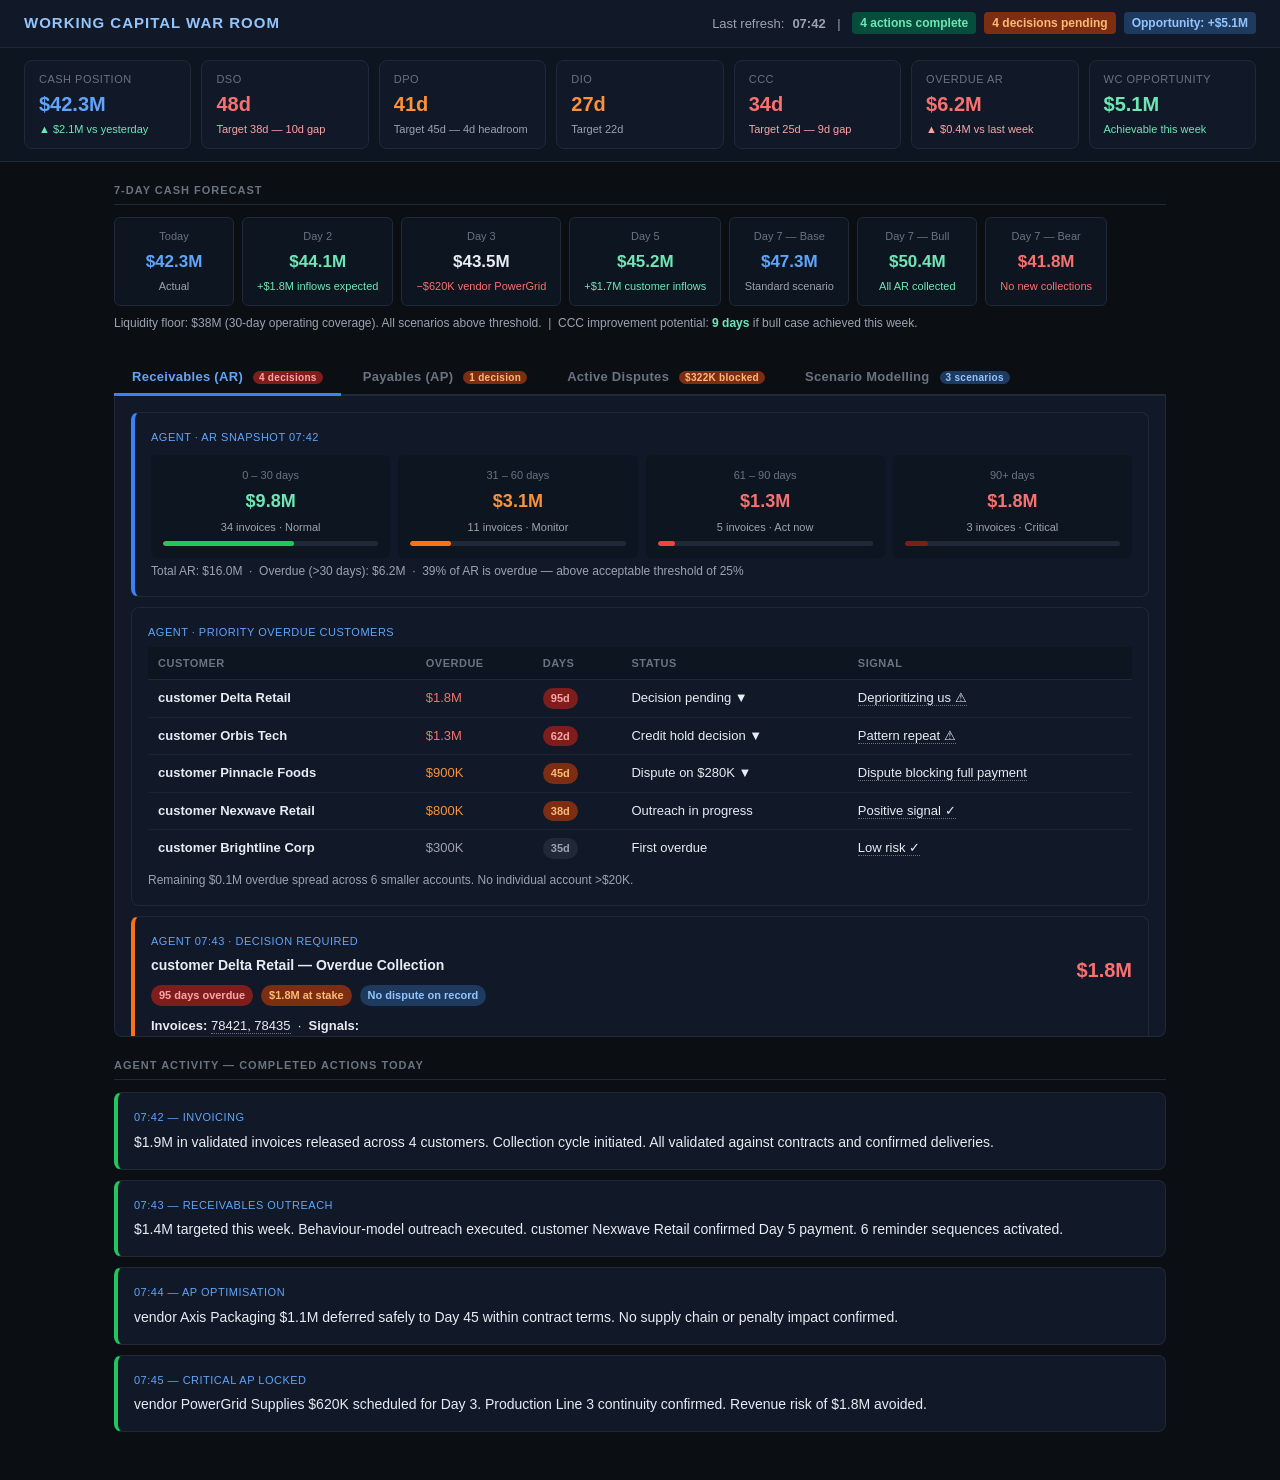
==== docs/index.html @ cc707647 "Renamed prototype folder to docs" ====
<!DOCTYPE html>
<html lang="en">
<head>
    <meta charset="UTF-8">
    <meta name="viewport" content="width=device-width, initial-scale=1.0">
    <title>Working Capital War Room</title>
    <link rel="stylesheet" href="styles.css">
</head>
<body>

<!-- ═══════════════════════════════════════════════════════════
     HEADER
═══════════════════════════════════════════════════════════ -->
<div class="header">
    <div class="header-title">WORKING CAPITAL WAR ROOM</div>
    <div class="header-meta">
        Last refresh: <strong>07:42</strong> &nbsp;|&nbsp;
        <span class="badge badge-green">4 actions complete</span>
        <span class="badge badge-orange">4 decisions pending</span>
        <span class="badge badge-blue">Opportunity: +$5.1M</span>
    </div>
</div>

<!-- ═══════════════════════════════════════════════════════════
     KPI BAR
═══════════════════════════════════════════════════════════ -->
<div class="kpi-bar">
    <div class="kpi">
        <div class="kpi-label">Cash Position</div>
        <div class="kpi-value text-blue">$42.3M</div>
        <div class="kpi-trend up">▲ $2.1M vs yesterday</div>
    </div>
    <div class="kpi">
        <div class="kpi-label">DSO</div>
        <div class="kpi-value text-red">48d</div>
        <div class="kpi-trend down">Target 38d &mdash; 10d gap</div>
    </div>
    <div class="kpi">
        <div class="kpi-label">DPO</div>
        <div class="kpi-value text-orange">41d</div>
        <div class="kpi-trend neutral">Target 45d &mdash; 4d headroom</div>
    </div>
    <div class="kpi">
        <div class="kpi-label">DIO</div>
        <div class="kpi-value text-orange">27d</div>
        <div class="kpi-trend neutral">Target 22d</div>
    </div>
    <div class="kpi">
        <div class="kpi-label">CCC</div>
        <div class="kpi-value text-red">34d</div>
        <div class="kpi-trend down">Target 25d &mdash; 9d gap</div>
    </div>
    <div class="kpi">
        <div class="kpi-label">Overdue AR</div>
        <div class="kpi-value text-red">$6.2M</div>
        <div class="kpi-trend down">▲ $0.4M vs last week</div>
    </div>
    <div class="kpi">
        <div class="kpi-label">WC Opportunity</div>
        <div class="kpi-value text-green">$5.1M</div>
        <div class="kpi-trend up">Achievable this week</div>
    </div>
</div>

<!-- ═══════════════════════════════════════════════════════════
     MAIN CONTENT
═══════════════════════════════════════════════════════════ -->
<div class="main">

    <!-- ── 1. CASH FORECAST ─────────────────────────────────── -->
    <div class="section">
        <div class="section-title">7-Day Cash Forecast</div>
        <div class="forecast-strip">
            <div class="forecast-day">
                <div class="day-label">Today</div>
                <div class="day-value text-blue">$42.3M</div>
                <div class="day-note text-gray">Actual</div>
            </div>
            <div class="forecast-day">
                <div class="day-label">Day 2</div>
                <div class="day-value text-green">$44.1M</div>
                <div class="day-note text-green">+$1.8M inflows expected</div>
            </div>
            <div class="forecast-day">
                <div class="day-label">Day 3</div>
                <div class="day-value">$43.5M</div>
                <div class="day-note text-red">&minus;$620K vendor PowerGrid</div>
            </div>
            <div class="forecast-day">
                <div class="day-label">Day 5</div>
                <div class="day-value text-green">$45.2M</div>
                <div class="day-note text-green">+$1.7M customer inflows</div>
            </div>
            <div class="forecast-day">
                <div class="day-label">Day 7 &mdash; Base</div>
                <div class="day-value text-blue">$47.3M</div>
                <div class="day-note text-gray">Standard scenario</div>
            </div>
            <div class="forecast-day">
                <div class="day-label">Day 7 &mdash; Bull</div>
                <div class="day-value text-green">$50.4M</div>
                <div class="day-note text-green">All AR collected</div>
            </div>
            <div class="forecast-day">
                <div class="day-label">Day 7 &mdash; Bear</div>
                <div class="day-value text-red">$41.8M</div>
                <div class="day-note text-red">No new collections</div>
            </div>
        </div>
        <div class="small mt-8">Liquidity floor: $38M (30-day operating coverage). All scenarios above threshold. &nbsp;|&nbsp; CCC improvement potential: <strong class="text-green">9 days</strong> if bull case achieved this week.</div>
    </div>

    <!-- ── 2–5. TABBED WORKSPACE ────────────────────────────── -->
    <div class="section" style="margin-bottom:0;">

        <!-- Tab bar -->
        <div class="tab-bar">
            <button class="tab-btn active" onclick="switchTab('ar',this)">
                Receivables (AR)
                <span class="tab-badge tab-badge-red">4 decisions</span>
            </button>
            <button class="tab-btn" onclick="switchTab('ap',this)">
                Payables (AP)
                <span class="tab-badge tab-badge-orange">1 decision</span>
            </button>
            <button class="tab-btn" onclick="switchTab('disputes',this)">
                Active Disputes
                <span class="tab-badge tab-badge-orange">$322K blocked</span>
            </button>
            <button class="tab-btn" onclick="switchTab('scenario',this)">
                Scenario Modelling
                <span class="tab-badge tab-badge-blue">3 scenarios</span>
            </button>
        </div>

        <div class="tab-container">

            <!-- ══ TAB: AR ══════════════════════════════════════ -->
            <div id="tab-ar" class="tab-panel active">

                <!-- AR Aging Buckets -->
                <div class="card info" style="margin-bottom:10px;">
                    <div class="agent-label">Agent &middot; AR Snapshot 07:42</div>
                    <div class="aging-grid">
                        <div class="aging-bucket">
                            <div class="bucket-label">0 &ndash; 30 days</div>
                            <div class="bucket-value text-green">$9.8M</div>
                            <div class="bucket-count">34 invoices &middot; Normal</div>
                            <div class="progress-bar"><div class="progress-fill" style="width:61%;background:#22c55e;"></div></div>
                        </div>
                        <div class="aging-bucket">
                            <div class="bucket-label">31 &ndash; 60 days</div>
                            <div class="bucket-value text-orange">$3.1M</div>
                            <div class="bucket-count">11 invoices &middot; Monitor</div>
                            <div class="progress-bar"><div class="progress-fill" style="width:19%;background:#f97316;"></div></div>
                        </div>
                        <div class="aging-bucket">
                            <div class="bucket-label">61 &ndash; 90 days</div>
                            <div class="bucket-value text-red">$1.3M</div>
                            <div class="bucket-count">5 invoices &middot; Act now</div>
                            <div class="progress-bar"><div class="progress-fill" style="width:8%;background:#ef4444;"></div></div>
                        </div>
                        <div class="aging-bucket">
                            <div class="bucket-label">90+ days</div>
                            <div class="bucket-value text-red">$1.8M</div>
                            <div class="bucket-count">3 invoices &middot; Critical</div>
                            <div class="progress-bar"><div class="progress-fill" style="width:11%;background:#7f1d1d;"></div></div>
                        </div>
                    </div>
                    <div class="small mt-8">Total AR: $16.0M &nbsp;&middot;&nbsp; Overdue (&gt;30 days): $6.2M &nbsp;&middot;&nbsp; 39% of AR is overdue &mdash; above acceptable threshold of 25%</div>
                </div>

                <!-- Priority Overdue Customers Table -->
                <div class="card" style="margin-bottom:10px;">
                    <div class="agent-label">Agent &middot; Priority Overdue Customers</div>
                    <table class="table">
                        <thead>
                            <tr>
                                <th>Customer</th>
                                <th>Overdue</th>
                                <th>Days</th>
                                <th>Status</th>
                                <th>Signal</th>
                            </tr>
                        </thead>
                        <tbody>
                            <tr>
                                <td><strong>customer Delta Retail</strong></td>
                                <td class="text-red">$1.8M</td>
                                <td><span class="tag tag-red">95d</span></td>
                                <td>Decision pending &#9660;</td>
                                <td><span data-tooltip="Treasury filing: parent cash $42M. Six other vendors paid in last 5 days. Our payment deprioritized.">Deprioritizing us &#9888;</span></td>
                            </tr>
                            <tr>
                                <td><strong>customer Orbis Tech</strong></td>
                                <td class="text-red">$1.3M</td>
                                <td><span class="tag tag-red">62d</span></td>
                                <td>Credit hold decision &#9660;</td>
                                <td><span data-tooltip="2nd consecutive breach. No response to 3 outreach attempts over 10 days. Phone calls unanswered.">Pattern repeat &#9888;</span></td>
                            </tr>
                            <tr>
                                <td><strong>customer Pinnacle Foods</strong></td>
                                <td class="text-orange">$900K</td>
                                <td><span class="tag tag-orange">45d</span></td>
                                <td>Dispute on $280K &#9660;</td>
                                <td><span data-tooltip="$620K fully accepted on Invoices 79080, 79145. $280K disputed: short delivery claim on Invoice 79210.">Dispute blocking full payment</span></td>
                            </tr>
                            <tr>
                                <td><strong>customer Nexwave Retail</strong></td>
                                <td class="text-orange">$800K</td>
                                <td><span class="tag tag-orange">38d</span></td>
                                <td>Outreach in progress</td>
                                <td><span data-tooltip="Responded to email. Committed to payment by Day 5.">Positive signal &#10003;</span></td>
                            </tr>
                            <tr>
                                <td><strong>customer Brightline Corp</strong></td>
                                <td class="text-gray">$300K</td>
                                <td><span class="tag tag-gray">35d</span></td>
                                <td>First overdue</td>
                                <td><span data-tooltip="New customer. First payment cycle. Strong credit score. Low risk.">Low risk &#10003;</span></td>
                            </tr>
                        </tbody>
                    </table>
                    <div class="small mt-8">Remaining $0.1M overdue spread across 6 smaller accounts. No individual account &gt;$20K.</div>
                </div>

                <!-- DECISION 1 — customer Delta Retail -->
                <div class="card decision" id="decision-delta-retail" style="margin-bottom:10px;">
                    <div class="agent-label">Agent 07:43 &middot; DECISION REQUIRED</div>
                    <div class="card-header">
                        <div>
                            <div class="card-title">customer Delta Retail &mdash; Overdue Collection</div>
                            <div class="mt-8">
                                <span class="tag tag-red">95 days overdue</span>
                                <span class="tag tag-orange">$1.8M at stake</span>
                                <span class="tag tag-blue">No dispute on record</span>
                            </div>
                        </div>
                        <div class="card-amount text-red">$1.8M</div>
                    </div>
                    <div style="font-size:13px;margin:8px 0;">
                        <strong>Invoices:</strong>
                        <span data-tooltip="Invoice 78421: $950K — due 72 days ago&#10;Invoice 78435: $850K — due 95 days ago">78421, 78435</span>
                        &nbsp;&middot;&nbsp;
                        <strong>Signals:</strong>
                        <span class="signals">
                            <span class="tag tag-green" data-tooltip="Source: Treasury filing accessed 06:00 today. Parent entity holds $42M cash.">Parent cash: $42M</span>
                            <span class="tag tag-green" data-tooltip="Network payment data: 6 other vendors paid within last 5 days by customer Delta Retail.">Other vendors paid</span>
                            <span class="tag tag-red" data-tooltip="Payment ranked low in their AP priority queue. No internal dispute registered on their side.">Deprioritizing us</span>
                        </span>
                    </div>
                    <hr class="divider">
                    <div style="font-size:13px;margin-bottom:8px;">
                        <span data-tooltip="Historical: amounts at this threshold cleared in 3–5 days. Within current approval level. No senior sign-off needed."><strong class="text-blue">Option A &mdash; Collect $1.08M now</strong></span><br>
                        <span class="small">Faster. Sits within current approval level. Remaining $720K tracked separately with 7-day deadline. Relationship preserved.</span>
                    </div>
                    <div style="font-size:13px;margin-bottom:10px;">
                        <span data-tooltip="Requires senior approval. Average process delay: 20–30 days. Risk: relationship strain on a $12M annual account."><strong class="text-orange">Option B &mdash; Demand full $1.8M</strong></span><br>
                        <span class="small">Higher value but slower. Escalation required. customer Delta Retail is a $12M annual account — relationship impact is real.</span>
                    </div>
                    <div class="btn-group">
                        <button class="btn-primary" onclick="decide('delta-retail','partial')">Collect $1.08M now</button>
                        <button class="btn-secondary" onclick="decide('delta-retail','full')">Demand full $1.8M</button>
                        <button class="btn-secondary" onclick="showQueryInput('delta-retail')">Request info</button>
                    </div>
                    <div id="query-delta-retail" class="input-row hidden">
                        <input id="query-input-delta-retail" placeholder="Tag someone — e.g. @RaviKumar check payment priority status at customer Delta Retail"/>
                        <button class="btn-secondary" onclick="sendQuery('delta-retail')">Send</button>
                    </div>
                    <div id="response-delta-retail"></div>
                </div>

                <!-- DECISION 2 — customer Orbis Tech Credit Hold -->
                <div class="card decision" id="decision-orbis-tech" style="margin-bottom:10px;">
                    <div class="agent-label">Agent 07:44 &middot; DECISION REQUIRED</div>
                    <div class="card-header">
                        <div>
                            <div class="card-title">customer Orbis Tech &mdash; Credit Hold Decision</div>
                            <div class="mt-8">
                                <span class="tag tag-red">62 days overdue</span>
                                <span class="tag tag-red">2nd consecutive breach</span>
                                <span class="tag tag-orange">$2.1M new shipments at risk</span>
                            </div>
                        </div>
                        <div class="card-amount text-red">$1.3M</div>
                    </div>
                    <div style="font-size:13px;margin:8px 0;">
                        <strong>History:</strong> Previous breach on Invoice 76190 ($800K, 58 days) resolved only after 2 email escalations.
                        Current cycle: no response to 3 outreach attempts over 10 days. Phone calls unanswered.<br><br>
                        <strong>Pipeline risk:</strong> $2.1M in orders are staged for delivery this week. If we continue shipping without payment, total exposure grows to <span class="text-red">$3.4M</span>.<br><br>
                        <strong>Relationship:</strong> <span data-tooltip="customer Orbis Tech: $7.8M annual revenue. Losing this account = ~6% of total revenue. Contractual notice period: 30 days before legal.">Annual account worth $7.8M</span>. Credit hold triggers contractual notice.
                    </div>
                    <hr class="divider">
                    <div style="font-size:13px;margin-bottom:8px;">
                        <span data-tooltip="Stops new shipments immediately. Triggers 30-day contractual resolution window. Legal escalation if no response."><strong class="text-red">Option A &mdash; Place on credit hold immediately</strong></span><br>
                        <span class="small">Stops exposure growing to $3.4M. Hard signal to customer. Risks $7.8M annual account if relationship breaks.</span>
                    </div>
                    <div style="font-size:13px;margin-bottom:10px;">
                        <span data-tooltip="Direct CFO-to-CFO contact. 3-day window. Credit hold pre-approved and activated if no response."><strong class="text-orange">Option B &mdash; CFO escalation first (3-day window, then hold)</strong></span><br>
                        <span class="small">One final escalation before credit hold. Maintains goodwill signal. May unlock payment without damaging relationship.</span>
                    </div>
                    <div class="btn-group">
                        <button class="btn-danger" onclick="decide('orbis-tech','hold')">Place Credit Hold Now</button>
                        <button class="btn-warning" onclick="decide('orbis-tech','escalate')">CFO Escalation First</button>
                        <button class="btn-secondary" onclick="showQueryInput('orbis-tech')">Request info</button>
                    </div>
                    <div id="query-orbis-tech" class="input-row hidden">
                        <input id="query-input-orbis-tech" placeholder="Tag someone — e.g. @SarahAndrews latest from customer Orbis Tech relationship manager?"/>
                        <button class="btn-secondary" onclick="sendQuery('orbis-tech')">Send</button>
                    </div>
                    <div id="response-orbis-tech"></div>
                </div>

                <!-- DECISION 3 — customer Pinnacle Foods Dispute -->
                <div class="card decision" id="decision-pinnacle-foods" style="margin-bottom:10px;">
                    <div class="agent-label">Agent 07:45 &middot; DECISION REQUIRED</div>
                    <div class="card-header">
                        <div>
                            <div class="card-title">customer Pinnacle Foods &mdash; Disputed Invoice</div>
                            <div class="mt-8">
                                <span class="tag tag-orange">45 days overdue</span>
                                <span class="tag tag-green">$620K undisputed</span>
                                <span class="tag tag-red">$280K disputed</span>
                            </div>
                        </div>
                        <div class="card-amount text-orange">$900K</div>
                    </div>
                    <div style="font-size:13px;margin:8px 0;">
                        <strong>Dispute:</strong> customer Pinnacle Foods claims short delivery on Invoice 79210 ($280K). They allege 18% quantity shortfall.
                        Our logistics records show full dispatch. Proof of Delivery (POD) confirmation from warehouse is pending.<br><br>
                        <strong>Undisputed ($620K):</strong> Invoices 79080 and 79145. Fully accepted, no objection raised by customer. Collectible immediately.
                    </div>
                    <hr class="divider">
                    <div style="font-size:13px;margin-bottom:8px;">
                        <span data-tooltip="Collect $620K now on Invoices 79080 and 79145. Handle $280K dispute separately via POD process. Cooperative approach."><strong class="text-green">Option A &mdash; Collect undisputed $620K now, resolve $280K separately</strong></span><br>
                        <span class="small">Faster cash. Cooperative. Maintains goodwill with customer Pinnacle Foods while dispute resolves. $280K tracked with 7-day target.</span>
                    </div>
                    <div style="font-size:13px;margin-bottom:10px;">
                        <span data-tooltip="Reject the dispute and demand full $900K with POD evidence. Strong position if delivery records confirm full shipment. Delay risk: 7–10 days."><strong class="text-orange">Option B &mdash; Counter-dispute, demand full $900K with POD evidence</strong></span><br>
                        <span class="small">Full recovery if POD confirms complete delivery. Risk: full payment delayed a further 7–10 days while dispute processes.</span>
                    </div>
                    <div class="btn-group">
                        <button class="btn-success" onclick="decide('pinnacle-foods','split')">Collect $620K now</button>
                        <button class="btn-secondary" onclick="decide('pinnacle-foods','full')">Counter-dispute for full $900K</button>
                        <button class="btn-secondary" onclick="showQueryInput('pinnacle-foods')">Request info</button>
                    </div>
                    <div id="query-pinnacle-foods" class="input-row hidden">
                        <input id="query-input-pinnacle-foods" placeholder="Tag someone — e.g. @DispatchTeam confirm POD for Invoice 79210 to customer Pinnacle Foods"/>
                        <button class="btn-secondary" onclick="sendQuery('pinnacle-foods')">Send</button>
                    </div>
                    <div id="response-pinnacle-foods"></div>
                </div>

                <!-- Completed: Invoicing -->
                <div class="card good" style="margin-bottom:10px;">
                    <div class="agent-label">Agent 07:46 &middot; COMPLETED</div>
                    <strong>Invoicing release:</strong> <span data-tooltip="7 invoices across 4 customers. All validated against contracts and confirmed deliveries.">$1.9M released</span> &mdash; collection cycle started.
                    <div class="small">Customers: customer Nexwave Retail ($0.8M), customer Brightline Corp ($0.6M), customer Aldgate Partners ($0.3M), customer Westfield Brands ($0.2M)</div>
                </div>

                <!-- Completed: Receivables outreach -->
                <div class="card good">
                    <div class="agent-label">Agent 07:47 &middot; COMPLETED</div>
                    <strong>Receivables outreach:</strong> <span data-tooltip="Behaviour-model segmentation: payment likelihood, historical pattern, preferred contact channel.">$1.4M targeted this week</span> &mdash; outreach aligned to customer payment patterns.
                    <div class="small">customer Nexwave Retail confirmed Day 5 payment. customer Brightline Corp acknowledged. Reminders sent to 6 additional accounts.</div>
                </div>

            </div><!-- /tab-ar -->

            <!-- ══ TAB: AP ══════════════════════════════════════ -->
            <div id="tab-ap" class="tab-panel">

                <!-- AP Summary Table -->
                <div class="card info" style="margin-bottom:10px;">
                    <div class="agent-label">Agent &middot; AP Snapshot 07:42</div>
                    <table class="table">
                        <thead>
                            <tr>
                                <th>Vendor</th>
                                <th>Amount</th>
                                <th>Due</th>
                                <th>Terms</th>
                                <th>Status</th>
                            </tr>
                        </thead>
                        <tbody>
                            <tr>
                                <td><strong>vendor Summit Chemicals</strong></td>
                                <td>$1.9M</td>
                                <td>Day 32</td>
                                <td><span data-tooltip="Pay within 10 days: 1.5% discount = $28.5K saving. Annualised return: ~27%.">1.5/10 net 45 &#9889;</span></td>
                                <td><span class="tag tag-orange">Decision pending &#9660;</span></td>
                            </tr>
                            <tr>
                                <td><strong>vendor Axis Packaging</strong></td>
                                <td>$1.1M</td>
                                <td>Day 38 / limit Day 45</td>
                                <td>Net 45</td>
                                <td><span class="tag tag-green">Safely deferred to Day 45</span></td>
                            </tr>
                            <tr>
                                <td><strong>vendor PowerGrid Supplies</strong></td>
                                <td>$620K</td>
                                <td>Day 3 &mdash; critical</td>
                                <td>Net 30</td>
                                <td><span class="tag tag-red">Must pay &mdash; production risk</span></td>
                            </tr>
                            <tr>
                                <td><strong>vendor Core Logistics</strong></td>
                                <td>$850K</td>
                                <td>Day 12</td>
                                <td>Dispute hold</td>
                                <td><span class="tag tag-yellow">Overcharge $42K &mdash; on hold</span></td>
                            </tr>
                            <tr>
                                <td><strong>vendor Meridian Raw</strong></td>
                                <td>$470K</td>
                                <td>Day 20</td>
                                <td>Net 30</td>
                                <td><span class="tag tag-gray">On schedule</span></td>
                            </tr>
                        </tbody>
                    </table>
                    <div class="small mt-8">Total AP outstanding: $4.94M &nbsp;&middot;&nbsp; Cash conserved via safe AP deferral: $1.1M &nbsp;&middot;&nbsp; Cash at risk of overpayment: $42K (vendor Core Logistics)</div>
                </div>

                <!-- DECISION 4 — vendor Summit Chemicals Early Pay Discount -->
                <div class="card decision" id="decision-summit-discount" style="margin-bottom:10px;">
                    <div class="agent-label">Agent 07:48 &middot; DECISION REQUIRED</div>
                    <div class="card-header">
                        <div>
                            <div class="card-title">vendor Summit Chemicals &mdash; Early Payment Discount</div>
                            <div class="mt-8">
                                <span class="tag tag-green">Save $28.5K</span>
                                <span class="tag tag-blue">5-day window</span>
                                <span class="tag tag-gray">Cash outflow: $1.9M early</span>
                            </div>
                        </div>
                        <div class="card-amount text-green">$28.5K</div>
                    </div>
                    <div style="font-size:13px;margin:8px 0;">
                        <strong>Offer:</strong> vendor Summit Chemicals offers <span data-tooltip="Standard early payment incentive. Pay $1.872M in 10 days instead of $1.9M in 32 days. Saving: $28.5K.">1.5% discount</span> if full invoice cleared within 10 days (5 days remaining in window).<br><br>
                        <strong>Cash check:</strong> Current position $42.3M. Paying $1.9M early leaves $40.4M &mdash; <span class="text-green">no liquidity risk.</span><br>
                        <strong>Annualised return on discount:</strong> <span class="text-green">~27% &mdash; highly attractive vs. cost of borrowing.</span>
                    </div>
                    <hr class="divider">
                    <div style="font-size:13px;margin-bottom:8px;">
                        <span data-tooltip="Pay $1.872M within 5 days. Lock in $28.5K saving. Cash runway comfortable. Builds vendor relationship."><strong class="text-green">Option A &mdash; Capture discount, pay vendor Summit Chemicals $1.872M by Day 5</strong></span><br>
                        <span class="small">Effective annualised return ~27%. Strengthens early-pay relationship with vendor Summit Chemicals for future cycles.</span>
                    </div>
                    <div style="font-size:13px;margin-bottom:10px;">
                        <span data-tooltip="Pay full $1.9M on Day 32. Preserve cash for 22 more days."><strong class="text-orange">Option B &mdash; Pass this cycle, standard payment on Day 32</strong></span><br>
                        <span class="small">Preserves $1.9M for 22 additional days. Request vendor Summit Chemicals extend same offer on next invoice cycle.</span>
                    </div>
                    <div class="btn-group">
                        <button class="btn-success" onclick="decide('summit-discount','capture')">Capture $28.5K Discount</button>
                        <button class="btn-secondary" onclick="decide('summit-discount','pass')">Pass this cycle</button>
                    </div>
                    <div id="response-summit-discount"></div>
                </div>

                <!-- Completed: Safe AP deferral -->
                <div class="card good" style="margin-bottom:10px;">
                    <div class="agent-label">Agent 07:49 &middot; COMPLETED</div>
                    <strong>Safe AP deferral:</strong> <span data-tooltip="AP ledger: vendor Axis Packaging. Due Day 38 of 45-day terms. Deferred to Day 45. No penalty clause triggered. Supply chain confirmed unaffected.">$1.1M deferred to Day 45 for vendor Axis Packaging</span> &mdash; no supply impact and no penalty.
                </div>

                <!-- Risk: vendor PowerGrid must pay -->
                <div class="card risk" style="margin-bottom:10px;">
                    <div class="agent-label">Agent 07:50 &middot; CRITICAL &mdash; PAYMENT LOCKED</div>
                    <strong>vendor PowerGrid Supplies &mdash; $620K must be paid by Day 3</strong><br>
                    <span data-tooltip="Production Line 3 depends entirely on vendor PowerGrid Supplies components. Any delay = 4–6 day line stoppage. Estimated revenue impact: $1.8M.">
                        Delay risk: Line 3 stoppage &mdash; <span class="text-red">$1.8M revenue impact</span>. Payment <strong>locked in</strong> for Day 3.
                    </span>
                    <div class="small">Treasury confirmed funds reserved. No CFO action needed.</div>
                </div>

                <!-- Warning: vendor Core Logistics overcharge -->
                <div class="card warning">
                    <div class="agent-label">Agent 07:51 &middot; DISPUTE IN PROGRESS</div>
                    <strong>vendor Core Logistics &mdash; Invoice overcharge $42K</strong><br>
                    <span data-tooltip="PO value: $808K. Invoice received: $850K. Discrepancy: $42K. No authorised change order on file.">
                        $850K invoice holds a <span class="text-orange">$42K overcharge vs. PO $808K</span>. Payment held pending corrected invoice from vendor Core Logistics.
                    </span>
                    <div class="small">AP team following up directly. Revised invoice expected by Day 5. No supply risk within 12-day payment window.</div>
                </div>

            </div><!-- /tab-ap -->

            <!-- ══ TAB: DISPUTES ════════════════════════════════ -->
            <div id="tab-disputes" class="tab-panel">

                <div class="card" style="margin-bottom:10px;">
                    <div class="agent-label">Agent &middot; Dispute Tracker 07:42</div>
                    <table class="table">
                        <thead>
                            <tr>
                                <th>Party</th>
                                <th>Direction</th>
                                <th>Amount Blocked</th>
                                <th>Days Open</th>
                                <th>Nature</th>
                                <th>Owner</th>
                                <th>Status</th>
                            </tr>
                        </thead>
                        <tbody>
                            <tr>
                                <td><strong>customer Pinnacle Foods</strong></td>
                                <td><span class="tag tag-green">AR</span></td>
                                <td class="text-orange">$280K</td>
                                <td>12 days</td>
                                <td>Short delivery claim — Invoice 79210</td>
                                <td>@DispatchTeam</td>
                                <td><span class="tag tag-orange">POD pending</span></td>
                            </tr>
                            <tr>
                                <td><strong>vendor Core Logistics</strong></td>
                                <td><span class="tag tag-red">AP</span></td>
                                <td class="text-orange">$42K</td>
                                <td>5 days</td>
                                <td>Overcharge vs. PO $808K</td>
                                <td>@APTeam</td>
                                <td><span class="tag tag-orange">Revised invoice awaited</span></td>
                            </tr>
                        </tbody>
                    </table>
                    <div class="small mt-8">
                        2 active disputes &nbsp;&middot;&nbsp; Total cash blocked: $322K &nbsp;&middot;&nbsp; AR dispute (customer): $280K &nbsp;&middot;&nbsp; AP dispute (vendor): $42K &nbsp;&middot;&nbsp; Target resolution: 7 days
                    </div>
                </div>

                <div class="card info">
                    <div class="agent-label">Agent &middot; Resolution Paths</div>
                    <div style="font-size:13px;">
                        <strong class="text-orange">customer Pinnacle Foods — $280K (Invoice 79210):</strong><br>
                        POD request submitted to warehouse. Logistics dispatch records compiled. If delivery confirmed, counter-claim issued within 24h. If shortfall confirmed, credit note raised and $280K written off from AR. Decision on full collection vs. split locked to AR tab.
                        <hr class="divider">
                        <strong class="text-orange">vendor Core Logistics — $42K overcharge:</strong><br>
                        AP team formally rejected the $850K invoice. Corrected invoice ($808K) expected from vendor Core Logistics by Day 5. If not received, payment released at PO value ($808K) with formal dispute letter. No supply disruption risk within 12-day payment window.
                    </div>
                </div>

            </div><!-- /tab-disputes -->

            <!-- ══ TAB: SCENARIO ════════════════════════════════ -->
            <div id="tab-scenario" class="tab-panel">

                <div class="card" style="margin-bottom:10px;">
                    <div class="agent-label">Agent &middot; Cash Scenario Analysis</div>
                    <div class="scenario-grid">
                        <div class="scenario-card" id="scenario-card-bull">
                            <div class="scenario-label">Bull Case</div>
                            <div class="scenario-cash text-green">$50.4M</div>
                            <div class="scenario-detail">All overdue AR collected. Early pay discount captured from vendor Summit Chemicals. DSO improves to 42 days. CCC drops to 28 days.</div>
                            <button class="btn-success" style="margin-top:10px;width:100%;font-size:12px;" onclick="runScenario('bull')">Run Bull Simulation</button>
                        </div>
                        <div class="scenario-card" id="scenario-card-base">
                            <div class="scenario-label">Base Case</div>
                            <div class="scenario-cash text-blue">$47.3M</div>
                            <div class="scenario-detail">customer Delta Retail partial collected. customer Nexwave Retail pays Day 5. vendor Axis Packaging deferred to Day 45. Standard AR outreach converts.</div>
                            <button class="btn-primary" style="margin-top:10px;width:100%;font-size:12px;" onclick="runScenario('base')">Run Base Simulation</button>
                        </div>
                        <div class="scenario-card" id="scenario-card-bear">
                            <div class="scenario-label">Bear Case</div>
                            <div class="scenario-cash text-red">$41.8M</div>
                            <div class="scenario-detail">No new AR collections. All AP paid on standard schedule. Both disputes remain open. CCC deteriorates to 38 days.</div>
                            <button class="btn-danger" style="margin-top:10px;width:100%;font-size:12px;" onclick="runScenario('bear')">Run Bear Simulation</button>
                        </div>
                    </div>
                </div>

                <!-- Live scenario stream is injected here -->
                <div id="scenario-stream-container"></div>

            </div><!-- /tab-scenario -->

        </div><!-- /tab-container -->
    </div><!-- /section tabs -->

    <!-- ── 6. AGENT ACTIVITY LOG ─────────────────────────── -->
    <div class="section">
        <div class="section-title">Agent Activity &mdash; Completed Actions Today</div>
        <div class="card good">
            <div class="agent-label">07:42 &mdash; Invoicing</div>
            $1.9M in validated invoices released across 4 customers. Collection cycle initiated. All validated against contracts and confirmed deliveries.
        </div>
        <div class="card good">
            <div class="agent-label">07:43 &mdash; Receivables Outreach</div>
            $1.4M targeted this week. Behaviour-model outreach executed. customer Nexwave Retail confirmed Day 5 payment. 6 reminder sequences activated.
        </div>
        <div class="card good">
            <div class="agent-label">07:44 &mdash; AP Optimisation</div>
            vendor Axis Packaging $1.1M deferred safely to Day 45 within contract terms. No supply chain or penalty impact confirmed.
        </div>
        <div class="card good">
            <div class="agent-label">07:45 &mdash; Critical AP Locked</div>
            vendor PowerGrid Supplies $620K scheduled for Day 3. Production Line 3 continuity confirmed. Revenue risk of $1.8M avoided.
        </div>
    </div>

</div><!-- /main -->

<script src="script.js"></script>
</body>
</html>
---- docs/styles.css ----
/* =============================================================
   Working Capital War Room — Styles
   ============================================================= */

*, *::before, *::after { box-sizing: border-box; margin: 0; padding: 0; }

body {
    font-family: 'Segoe UI', Arial, sans-serif;
    background: #0b0f14;
    color: #e6edf3;
    font-size: 14px;
    line-height: 1.5;
}

/* ── Header ────────────────────────────────────────────────── */
.header {
    display: flex;
    justify-content: space-between;
    align-items: center;
    padding: 12px 24px;
    background: #111827;
    border-bottom: 1px solid #1f2937;
    position: sticky;
    top: 0;
    z-index: 100;
}
.header-title { font-size: 15px; font-weight: 700; letter-spacing: 1px; color: #93c5fd; }
.header-meta  { font-size: 13px; color: #9ca3af; display: flex; gap: 8px; align-items: center; flex-wrap: wrap; }

/* ── Badges ─────────────────────────────────────────────────── */
.badge { padding: 2px 8px; border-radius: 4px; font-size: 12px; font-weight: 600; }
.badge-green  { background: #064e3b; color: #6ee7b7; }
.badge-orange { background: #7c2d12; color: #fdba74; }
.badge-blue   { background: #1e3a5f; color: #93c5fd; }
.badge-red    { background: #7f1d1d; color: #fca5a5; }

/* ── KPI Bar ─────────────────────────────────────────────────  */
.kpi-bar {
    display: flex;
    gap: 10px;
    padding: 12px 24px;
    background: #0d1520;
    border-bottom: 1px solid #1f2937;
    overflow-x: auto;
}
.kpi {
    background: #111827;
    border: 1px solid #1f2937;
    border-radius: 8px;
    padding: 10px 14px;
    min-width: 120px;
    flex: 1;
}
.kpi-label { font-size: 11px; color: #6b7280; text-transform: uppercase; letter-spacing: 0.5px; }
.kpi-value { font-size: 20px; font-weight: 700; margin: 2px 0; }
.kpi-trend  { font-size: 11px; }
.kpi-trend.up      { color: #6ee7b7; }
.kpi-trend.down    { color: #fca5a5; }
.kpi-trend.neutral { color: #9ca3af; }

/* ── Text colours ─────────────────────────────────────────── */
.text-red    { color: #f87171; }
.text-green  { color: #6ee7b7; }
.text-orange { color: #fb923c; }
.text-blue   { color: #60a5fa; }
.text-gray   { color: #9ca3af; }

/* ── Layout ──────────────────────────────────────────────── */
.main { max-width: 1100px; margin: 0 auto; padding: 20px 24px; }

/* ── Section ─────────────────────────────────────────────── */
.section { margin-bottom: 28px; }
.section-title {
    font-size: 11px;
    font-weight: 700;
    text-transform: uppercase;
    letter-spacing: 1px;
    color: #6b7280;
    margin-bottom: 12px;
    padding-bottom: 6px;
    border-bottom: 1px solid #1f2937;
}

/* ── Cards ───────────────────────────────────────────────── */
.card {
    background: #111827;
    border: 1px solid #1f2937;
    border-radius: 8px;
    padding: 16px;
    margin-bottom: 10px;
}
.card.decision { border-left: 4px solid #f97316; }
.card.good     { border-left: 4px solid #22c55e; }
.card.risk     { border-left: 4px solid #ef4444; }
.card.info     { border-left: 4px solid #3b82f6; }
.card.warning  { border-left: 4px solid #eab308; }

.agent-label {
    font-size: 11px;
    color: #60a5fa;
    margin-bottom: 6px;
    text-transform: uppercase;
    letter-spacing: 0.5px;
}

.card-header {
    display: flex;
    justify-content: space-between;
    align-items: flex-start;
    margin-bottom: 10px;
}
.card-title  { font-size: 14px; font-weight: 600; }
.card-amount { font-size: 20px; font-weight: 700; }

/* ── Divider ─────────────────────────────────────────────── */
hr.divider { border: none; border-top: 1px solid #1f2937; margin: 10px 0; }

/* ── Tooltip ─────────────────────────────────────────────── */
[data-tooltip] {
    border-bottom: 1px dotted #6b7280;
    cursor: help;
    position: relative;
}
[data-tooltip]:hover::after {
    content: attr(data-tooltip);
    position: absolute;
    bottom: 100%;
    left: 0;
    background: #1f2937;
    border: 1px solid #374151;
    color: #e5e7eb;
    padding: 8px 10px;
    border-radius: 6px;
    min-width: 200px;
    max-width: 280px;
    font-size: 12px;
    z-index: 200;
    white-space: pre-line;
    line-height: 1.4;
    margin-bottom: 4px;
    pointer-events: none;
}

/* ── Tags / Pills ────────────────────────────────────────── */
.tag {
    display: inline-block;
    padding: 2px 8px;
    border-radius: 12px;
    font-size: 11px;
    font-weight: 600;
    margin-right: 4px;
}
.tag-red    { background: #7f1d1d; color: #fca5a5; }
.tag-green  { background: #064e3b; color: #6ee7b7; }
.tag-blue   { background: #1e3a5f; color: #93c5fd; }
.tag-orange { background: #7c2d12; color: #fdba74; }
.tag-yellow { background: #78350f; color: #fde68a; }
.tag-gray   { background: #1f2937; color: #9ca3af; }

/* ── Signals row ─────────────────────────────────────────── */
.signals { display: flex; flex-wrap: wrap; gap: 6px; margin: 8px 0; }

/* ── Buttons ─────────────────────────────────────────────── */
.btn-group { display: flex; gap: 8px; flex-wrap: wrap; margin-top: 12px; }
button {
    padding: 6px 12px;
    border: none;
    border-radius: 5px;
    cursor: pointer;
    font-size: 13px;
    font-family: inherit;
    transition: background 0.15s;
}
button:disabled { opacity: 0.4; cursor: not-allowed; }
.btn-primary   { background: #2563eb; color: white; }
.btn-primary:hover:not(:disabled)   { background: #1d4ed8; }
.btn-secondary { background: #374151; color: #d1d5db; }
.btn-secondary:hover:not(:disabled) { background: #4b5563; }
.btn-danger    { background: #991b1b; color: #fca5a5; }
.btn-danger:hover:not(:disabled)    { background: #7f1d1d; }
.btn-success   { background: #166534; color: #86efac; }
.btn-success:hover:not(:disabled)   { background: #14532d; }
.btn-warning   { background: #92400e; color: #fde68a; }
.btn-warning:hover:not(:disabled)   { background: #78350f; }

/* ── Input row ───────────────────────────────────────────── */
.input-row { display: flex; gap: 8px; margin-top: 10px; }
.input-row input {
    flex: 1;
    padding: 7px 10px;
    background: #0d1520;
    border: 1px solid #374151;
    border-radius: 5px;
    color: #e5e7eb;
    font-size: 13px;
    font-family: inherit;
}
.input-row input:focus { outline: none; border-color: #3b82f6; }

/* ── Response card ───────────────────────────────────────── */
.response-card {
    background: #0d2137;
    border: 1px solid #1e3a5f;
    border-radius: 8px;
    padding: 12px;
    margin-top: 10px;
    font-style: italic;
    color: #93c5fd;
    font-size: 13px;
}

/* ── Table ───────────────────────────────────────────────── */
.table {
    width: 100%;
    border-collapse: collapse;
    font-size: 13px;
    margin-top: 6px;
}
.table th {
    text-align: left;
    padding: 8px 10px;
    background: #0d1520;
    color: #6b7280;
    font-weight: 600;
    font-size: 11px;
    text-transform: uppercase;
    letter-spacing: 0.5px;
    border-bottom: 1px solid #1f2937;
}
.table td {
    padding: 8px 10px;
    border-bottom: 1px solid #1a2332;
    vertical-align: top;
}
.table tr:last-child td { border-bottom: none; }
.table tr:hover td     { background: #141e2e; }

/* ── AR Aging buckets ────────────────────────────────────── */
.aging-grid {
    display: grid;
    grid-template-columns: repeat(4, 1fr);
    gap: 8px;
    margin-top: 10px;
}
.aging-bucket {
    background: #0d1520;
    border-radius: 6px;
    padding: 12px;
    text-align: center;
}
.aging-bucket .bucket-label { font-size: 11px; color: #6b7280; }
.aging-bucket .bucket-value { font-size: 18px; font-weight: 700; margin: 4px 0; }
.aging-bucket .bucket-count { font-size: 11px; color: #9ca3af; }
.progress-bar { height: 5px; background: #1f2937; border-radius: 3px; overflow: hidden; margin-top: 6px; }
.progress-fill { height: 100%; border-radius: 3px; }

/* ── Cash forecast strip ─────────────────────────────────── */
.forecast-strip {
    display: flex;
    gap: 8px;
    overflow-x: auto;
    padding-bottom: 4px;
}
.forecast-day {
    background: #0d1520;
    border: 1px solid #1f2937;
    border-radius: 6px;
    padding: 10px 14px;
    min-width: 120px;
    text-align: center;
    flex-shrink: 0;
}
.forecast-day .day-label { font-size: 11px; color: #6b7280; }
.forecast-day .day-value { font-size: 17px; font-weight: 700; margin: 4px 0; }
.forecast-day .day-note  { font-size: 11px; }

/* ── Scenario grid ───────────────────────────────────────── */
.scenario-grid {
    display: grid;
    grid-template-columns: repeat(3, 1fr);
    gap: 10px;
}
.scenario-card {
    background: #0d1520;
    border: 1px solid #1f2937;
    border-radius: 8px;
    padding: 14px;
    text-align: center;
    transition: border-color 0.2s;
}
.scenario-card .scenario-label  { font-size: 11px; color: #6b7280; text-transform: uppercase; margin-bottom: 6px; }
.scenario-card .scenario-cash   { font-size: 24px; font-weight: 700; }
.scenario-card .scenario-detail { font-size: 12px; color: #9ca3af; margin-top: 6px; line-height: 1.4; }

/* ── Tabs ────────────────────────────────────────────────── */
.tab-bar {
    display: flex;
    gap: 4px;
    border-bottom: 2px solid #1f2937;
    margin-bottom: 0;
    flex-wrap: wrap;
}
.tab-btn {
    padding: 9px 18px;
    background: none;
    border: none;
    border-bottom: 3px solid transparent;
    margin-bottom: -2px;
    color: #6b7280;
    font-size: 13px;
    font-weight: 600;
    cursor: pointer;
    letter-spacing: 0.3px;
    transition: color 0.15s, border-color 0.15s;
    border-radius: 0;
}
.tab-btn:hover:not(:disabled) {
    color: #d1d5db;
    background: none;
}
.tab-btn.active {
    color: #60a5fa;
    border-bottom-color: #3b82f6;
}
.tab-btn .tab-badge {
    display: inline-block;
    padding: 1px 6px;
    border-radius: 10px;
    font-size: 10px;
    font-weight: 700;
    margin-left: 6px;
    vertical-align: middle;
}
.tab-badge-red    { background: #7f1d1d; color: #fca5a5; }
.tab-badge-orange { background: #7c2d12; color: #fdba74; }
.tab-badge-green  { background: #064e3b; color: #6ee7b7; }
.tab-badge-blue   { background: #1e3a5f; color: #93c5fd; }

.tab-container {
    background: #111827;
    border: 1px solid #1f2937;
    border-top: none;
    border-radius: 0 0 8px 8px;
    overflow: hidden;
    margin-bottom: 20px;
}
.tab-panel {
    display: none;
    padding: 16px;
    max-height: calc(100vh - 260px);
    overflow-y: auto;
    scrollbar-width: thin;
    scrollbar-color: #374151 transparent;
}
.tab-panel::-webkit-scrollbar { width: 5px; }
.tab-panel::-webkit-scrollbar-track { background: transparent; }
.tab-panel::-webkit-scrollbar-thumb { background: #374151; border-radius: 3px; }
.tab-panel.active {
    display: block;
}

/* ── Scenario agent stream ───────────────────────────────── */
.scenario-stream {
    margin-top: 16px;
    border-top: 1px solid #1f2937;
    padding-top: 14px;
}
.stream-msg {
    display: flex;
    align-items: flex-start;
    gap: 10px;
    margin-bottom: 10px;
    opacity: 0;
    transform: translateY(6px);
    animation: fadeSlide 0.35s forwards;
}
@keyframes fadeSlide {
    to { opacity: 1; transform: translateY(0); }
}
.stream-icon {
    width: 28px;
    height: 28px;
    border-radius: 50%;
    display: flex;
    align-items: center;
    justify-content: center;
    font-size: 13px;
    flex-shrink: 0;
    margin-top: 2px;
}
.icon-agent  { background: #1e3a5f; color: #93c5fd; }
.icon-good   { background: #064e3b; color: #6ee7b7; }
.icon-cfo    { background: #1c1f2e; color: #a78bfa; border: 1px solid #4c1d95; }
.icon-kpi    { background: #0d2137; color: #60a5fa; }

.stream-body {
    flex: 1;
    background: #0d1520;
    border: 1px solid #1f2937;
    border-radius: 8px;
    padding: 10px 12px;
    font-size: 13px;
}
.stream-body.good   { border-left: 3px solid #22c55e; }
.stream-body.info   { border-left: 3px solid #3b82f6; }
.stream-body.kpi    { border-left: 3px solid #a78bfa; }
.stream-time {
    font-size: 11px;
    color: #4b5563;
    margin-bottom: 3px;
}
.stream-typing {
    display: inline-flex;
    align-items: center;
    gap: 4px;
    padding: 4px 0;
}
.stream-typing span {
    width: 6px; height: 6px;
    border-radius: 50%;
    background: #4b5563;
    animation: blink 1.2s infinite;
}
.stream-typing span:nth-child(2) { animation-delay: 0.2s; }
.stream-typing span:nth-child(3) { animation-delay: 0.4s; }
@keyframes blink {
    0%, 80%, 100% { opacity: 0.2; }
    40%            { opacity: 1; }
}

/* kpi delta highlights */
.kpi-delta {
    display: inline-flex;
    align-items: center;
    gap: 16px;
    flex-wrap: wrap;
    margin-top: 6px;
}
.kpi-chip {
    background: #0b1929;
    border: 1px solid #1f2937;
    border-radius: 6px;
    padding: 6px 10px;
    text-align: center;
    min-width: 80px;
}
.kpi-chip .chip-label { font-size: 10px; color: #6b7280; text-transform: uppercase; }
.kpi-chip .chip-before { font-size: 12px; color: #9ca3af; text-decoration: line-through; }
.kpi-chip .chip-after  { font-size: 15px; font-weight: 700; }

/* ── Utility ─────────────────────────────────────────────── */
.hidden { display: none; }
.mt-8  { margin-top: 8px; }
.mt-10 { margin-top: 10px; }
.small { font-size: 12px; color: #9ca3af; margin-top: 4px; }

/* ── Responsive ──────────────────────────────────────────── */
@media (max-width: 900px) {
    .kpi { min-width: calc(50% - 10px); flex: none; }
    .aging-grid { grid-template-columns: repeat(2, 1fr); }
    .scenario-grid { grid-template-columns: 1fr; }
    .header { flex-direction: column; align-items: flex-start; gap: 6px; }
}
@media (max-width: 600px) {
    .main { padding: 14px 12px; }
    .kpi-bar { flex-wrap: wrap; }
    .table { font-size: 12px; }
    .card-amount { font-size: 16px; }
}
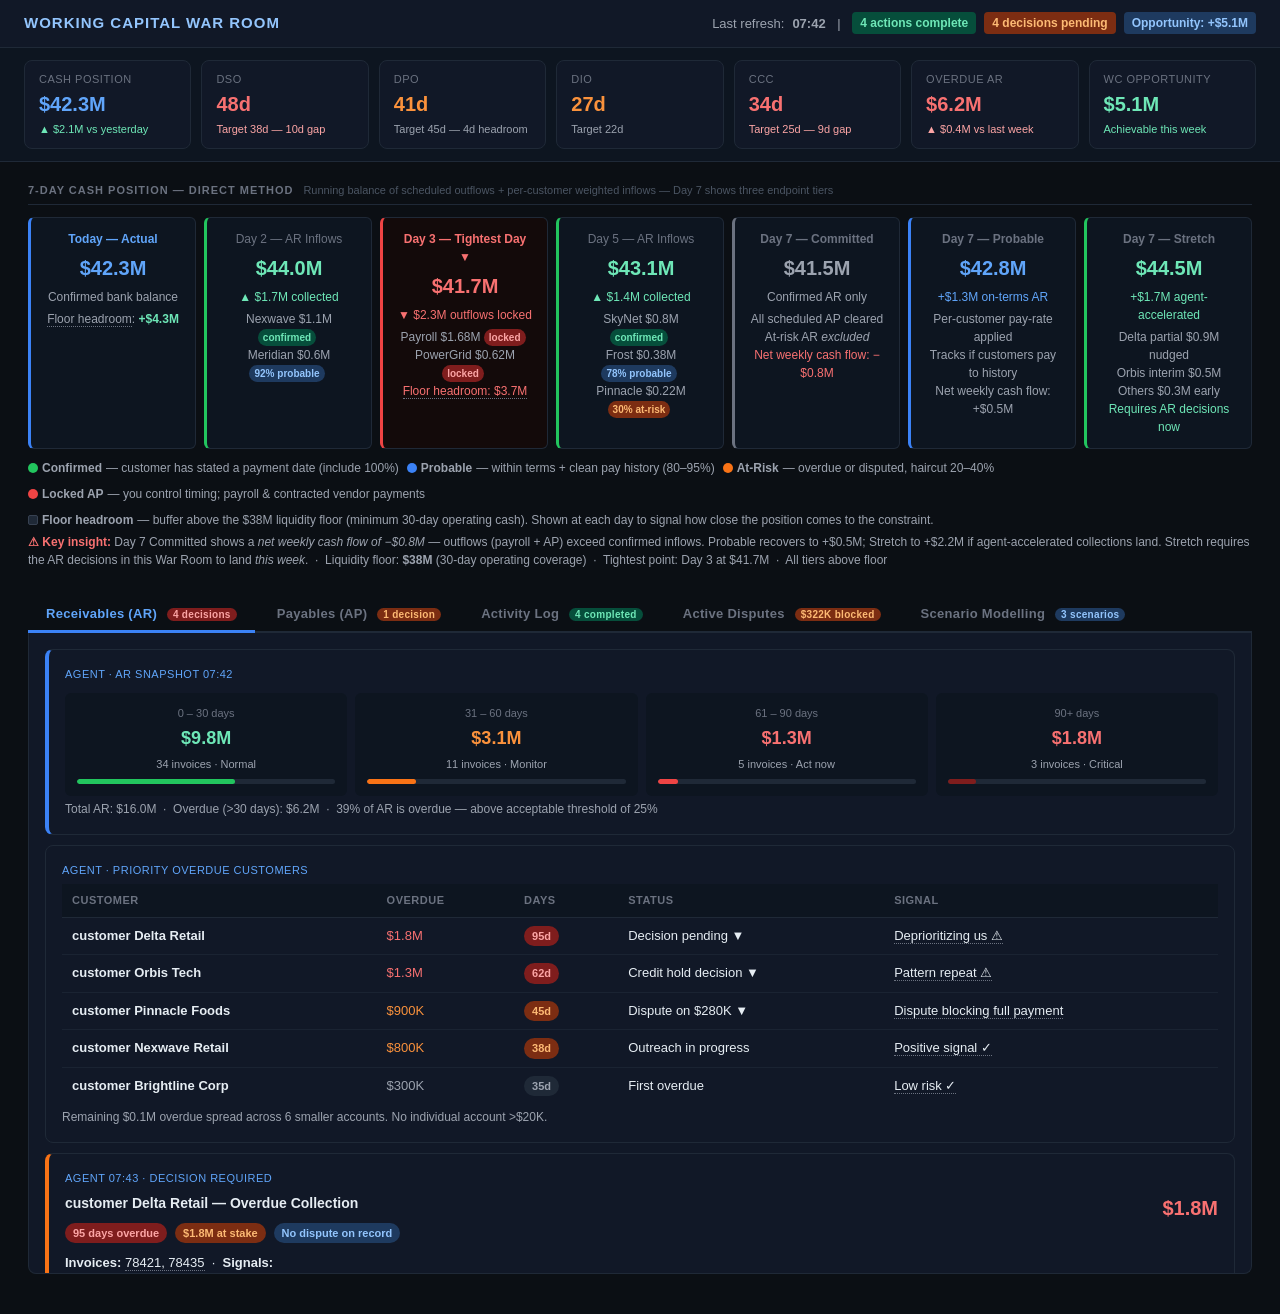
==== commit 32e639a0: "Improve 7-day cash position: CFO-accurate direct method - Replace Bull/Base/Bear with Committed/Prob" ====
--- a/docs/index.html
+++ b/docs/index.html
@@ -67,47 +67,126 @@
 ═══════════════════════════════════════════════════════════ -->
 <div class="main">
 
-    <!-- ── 1. CASH FORECAST ─────────────────────────────────── -->
+    <!-- ── 1. CASH POSITION PROJECTION ──────────────────────── -->
     <div class="section">
-        <div class="section-title">7-Day Cash Forecast</div>
+        <div class="section-title" style="display:flex;align-items:baseline;gap:10px;flex-wrap:wrap;">
+            7-Day Cash Position &mdash; Direct Method
+            <span style="font-size:11px;color:#4b5563;font-weight:400;text-transform:none;letter-spacing:0;">Running balance of scheduled outflows + per-customer weighted inflows &mdash; Day 7 shows three endpoint tiers</span>
+        </div>
         <div class="forecast-strip">
-            <div class="forecast-day">
-                <div class="day-label">Today</div>
+
+            <!-- TODAY -->
+            <div class="forecast-day" style="border-left:3px solid #3b82f6;">
+                <div class="day-label" style="color:#60a5fa;font-weight:700;">Today &mdash; Actual</div>
                 <div class="day-value text-blue">$42.3M</div>
-                <div class="day-note text-gray">Actual</div>
-            </div>
-            <div class="forecast-day">
-                <div class="day-label">Day 2</div>
-                <div class="day-value text-green">$44.1M</div>
-                <div class="day-note text-green">+$1.8M inflows expected</div>
-            </div>
-            <div class="forecast-day">
-                <div class="day-label">Day 3</div>
-                <div class="day-value">$43.5M</div>
-                <div class="day-note text-red">&minus;$620K vendor PowerGrid</div>
-            </div>
-            <div class="forecast-day">
-                <div class="day-label">Day 5</div>
-                <div class="day-value text-green">$45.2M</div>
-                <div class="day-note text-green">+$1.7M customer inflows</div>
-            </div>
-            <div class="forecast-day">
-                <div class="day-label">Day 7 &mdash; Base</div>
-                <div class="day-value text-blue">$47.3M</div>
-                <div class="day-note text-gray">Standard scenario</div>
-            </div>
-            <div class="forecast-day">
-                <div class="day-label">Day 7 &mdash; Bull</div>
-                <div class="day-value text-green">$50.4M</div>
-                <div class="day-note text-green">All AR collected</div>
-            </div>
-            <div class="forecast-day">
-                <div class="day-label">Day 7 &mdash; Bear</div>
-                <div class="day-value text-red">$41.8M</div>
-                <div class="day-note text-red">No new collections</div>
-            </div>
+                <div class="day-note text-gray">Confirmed bank balance</div>
+                <div class="day-note text-gray" style="font-size:12px;margin-top:4px;"><span data-tooltip="Minimum cash balance the business must hold for 30-day operating coverage. Set at $38M. Headroom = Actual &minus; Floor.">Floor headroom</span>: <strong class="text-green">+$4.3M</strong></div>
+            </div>
+
+            <!-- DAY 2: AR inflows -->
+            <div class="forecast-day" style="border-left:3px solid #22c55e;">
+                <div class="day-label">Day 2 &mdash; AR Inflows</div>
+                <div class="day-value text-green">$44.0M</div>
+                <div class="day-note text-green">&#9650; $1.7M collected</div>
+                <div class="day-note text-gray" style="font-size:12px;margin-top:4px;">
+                    Nexwave $1.1M <span class="tag tag-green" style="font-size:10px;padding:1px 5px;">confirmed</span><br>
+                    Meridian $0.6M <span class="tag tag-blue" style="font-size:10px;padding:1px 5px;">92% probable</span>
+                </div>
+            </div>
+
+            <!-- DAY 3: major outflow day -->
+            <div class="forecast-day" style="border-left:3px solid #ef4444;background:#130a0a;">
+                <div class="day-label" style="color:#f87171;font-weight:700;">Day 3 &mdash; Tightest Day &#9660;</div>
+                <div class="day-value text-red">$41.7M</div>
+                <div class="day-note text-red">&#9660; $2.3M outflows locked</div>
+                <div class="day-note text-gray" style="font-size:12px;margin-top:4px;">
+                    Payroll $1.68M <span class="tag tag-red" style="font-size:10px;padding:1px 5px;">locked</span><br>
+                    PowerGrid $0.62M <span class="tag tag-red" style="font-size:10px;padding:1px 5px;">locked</span><br>
+                    <span data-tooltip="Minimum cash balance the business must hold for 30-day operating coverage. Set at $38M. Headroom = Actual &minus; Floor." style="color:#f87171;">Floor headroom: $3.7M</span>
+                </div>
+            </div>
+
+            <!-- DAY 5: AR inflows -->
+            <div class="forecast-day" style="border-left:3px solid #22c55e;">
+                <div class="day-label">Day 5 &mdash; AR Inflows</div>
+                <div class="day-value text-green">$43.1M</div>
+                <div class="day-note text-green">&#9650; $1.4M collected</div>
+                <div class="day-note text-gray" style="font-size:12px;margin-top:4px;">
+                    SkyNet $0.8M <span class="tag tag-green" style="font-size:10px;padding:1px 5px;">confirmed</span><br>
+                    Frost $0.38M <span class="tag tag-blue" style="font-size:10px;padding:1px 5px;">78% probable</span><br>
+                    Pinnacle $0.22M <span class="tag tag-orange" style="font-size:10px;padding:1px 5px;">30% at-risk</span>
+                </div>
+            </div>
+
+            <!-- DAY 7: COMMITTED endpoint -->
+            <div class="forecast-day" style="border-left:3px solid #6b7280;">
+                <div class="day-label" style="font-weight:700;">Day 7 &mdash; Committed</div>
+                <div class="day-value" style="color:#9ca3af;">$41.5M</div>
+                <div class="day-note text-gray">Confirmed AR only</div>
+                <div class="day-note text-gray" style="font-size:12px;margin-top:4px;">
+                    All scheduled AP cleared<br>
+                    At-risk AR <em>excluded</em><br>
+                    <span style="color:#f87171;">Net weekly cash flow: &minus;$0.8M</span>
+                </div>
+            </div>
+
+            <!-- DAY 7: PROBABLE endpoint -->
+            <div class="forecast-day" style="border-left:3px solid #3b82f6;">
+                <div class="day-label" style="font-weight:700;">Day 7 &mdash; Probable</div>
+                <div class="day-value text-blue">$42.8M</div>
+                <div class="day-note text-blue">+$1.3M on-terms AR</div>
+                <div class="day-note text-gray" style="font-size:12px;margin-top:4px;">
+                    Per-customer pay-rate applied<br>
+                    Tracks if customers pay to history<br>
+                    <span style="color:#9ca3af;">Net weekly cash flow: +$0.5M</span>
+                </div>
+            </div>
+
+            <!-- DAY 7: STRETCH endpoint -->
+            <div class="forecast-day" style="border-left:3px solid #22c55e;">
+                <div class="day-label" style="font-weight:700;">Day 7 &mdash; Stretch</div>
+                <div class="day-value text-green">$44.5M</div>
+                <div class="day-note text-green">+$1.7M agent-accelerated</div>
+                <div class="day-note text-gray" style="font-size:12px;margin-top:4px;">
+                    Delta partial $0.9M nudged<br>
+                    Orbis interim $0.5M<br>
+                    Others $0.3M early<br>
+                    <span style="color:#6ee7b7;">Requires AR decisions now</span>
+                </div>
+            </div>
+
         </div>
-        <div class="small mt-8">Liquidity floor: $38M (30-day operating coverage). All scenarios above threshold. &nbsp;|&nbsp; CCC improvement potential: <strong class="text-green">9 days</strong> if bull case achieved this week.</div>
+
+        <!-- Tier legend + basis note -->
+        <div style="display:flex;gap:12px;margin-top:10px;flex-wrap:wrap;align-items:flex-start;">
+            <div style="display:flex;gap:8px;flex-wrap:wrap;font-size:12px;">
+                <span style="display:inline-flex;align-items:center;gap:4px;color:#9ca3af;">
+                    <span style="width:10px;height:10px;border-radius:50%;background:#22c55e;display:inline-block;"></span>
+                    <strong>Confirmed</strong> — customer has stated a payment date (include 100%)
+                </span>
+                <span style="display:inline-flex;align-items:center;gap:4px;color:#9ca3af;">
+                    <span style="width:10px;height:10px;border-radius:50%;background:#3b82f6;display:inline-block;"></span>
+                    <strong>Probable</strong> — within terms + clean pay history (80–95%)
+                </span>
+                <span style="display:inline-flex;align-items:center;gap:4px;color:#9ca3af;">
+                    <span style="width:10px;height:10px;border-radius:50%;background:#f97316;display:inline-block;"></span>
+                    <strong>At-Risk</strong> — overdue or disputed, haircut 20–40%
+                </span>
+                <span style="display:inline-flex;align-items:center;gap:4px;color:#9ca3af;">
+                    <span style="width:10px;height:10px;border-radius:50%;background:#ef4444;display:inline-block;"></span>
+                    <strong>Locked AP</strong> — you control timing; payroll &amp; contracted vendor payments
+                </span>
+                <span style="display:inline-flex;align-items:center;gap:4px;color:#9ca3af;">
+                    <span style="width:10px;height:10px;border-radius:2px;background:#1f2937;border:1px solid #374151;display:inline-block;"></span>
+                    <strong>Floor headroom</strong> — buffer above the $38M liquidity floor (minimum 30-day operating cash). Shown at each day to signal how close the position comes to the constraint.
+                </span>
+            </div>
+        </div>
+        <div class="small mt-8">
+            <strong class="text-red">&#9888; Key insight:</strong> Day 7 Committed shows a <em>net weekly cash flow of &minus;$0.8M</em> &mdash; outflows (payroll + AP) exceed confirmed inflows. Probable recovers to +$0.5M; Stretch to +$2.2M if agent-accelerated collections land.
+            Stretch requires the AR decisions in this War Room to land <em>this week</em>.
+            &nbsp;&middot;&nbsp; Liquidity floor: <strong>$38M</strong> (30-day operating coverage) &nbsp;&middot;&nbsp; Tightest point: Day 3 at $41.7M &nbsp;&middot;&nbsp; All tiers above floor
+        </div>
     </div>
 
     <!-- ── 2–5. TABBED WORKSPACE ────────────────────────────── -->
@@ -122,6 +201,10 @@
             <button class="tab-btn" onclick="switchTab('ap',this)">
                 Payables (AP)
                 <span class="tab-badge tab-badge-orange">1 decision</span>
+            </button>
+            <button class="tab-btn" onclick="switchTab('activity',this)">
+                Activity Log
+                <span class="tab-badge tab-badge-green">4 completed</span>
             </button>
             <button class="tab-btn" onclick="switchTab('disputes',this)">
                 Active Disputes
@@ -543,6 +626,26 @@
 
             </div><!-- /tab-disputes -->
 
+            <!-- ══ TAB: ACTIVITY LOG ═════════════════════════════ -->
+            <div id="tab-activity" class="tab-panel">
+                <div class="card good">
+                    <div class="agent-label">07:42 &mdash; Invoicing</div>
+                    $1.9M in validated invoices released across 4 customers. Collection cycle initiated. All validated against contracts and confirmed deliveries.
+                </div>
+                <div class="card good">
+                    <div class="agent-label">07:43 &mdash; Receivables Outreach</div>
+                    $1.4M targeted this week. Behaviour-model outreach executed. customer Nexwave Retail confirmed Day 5 payment. 6 reminder sequences activated.
+                </div>
+                <div class="card good">
+                    <div class="agent-label">07:44 &mdash; AP Optimisation</div>
+                    vendor Axis Packaging $1.1M deferred safely to Day 45 within contract terms. No supply chain or penalty impact confirmed.
+                </div>
+                <div class="card good">
+                    <div class="agent-label">07:45 &mdash; Critical AP Locked</div>
+                    vendor PowerGrid Supplies $620K scheduled for Day 3. Production Line 3 continuity confirmed. Revenue risk of $1.8M avoided.
+                </div>
+            </div><!-- /tab-activity -->
+
             <!-- ══ TAB: SCENARIO ════════════════════════════════ -->
             <div id="tab-scenario" class="tab-panel">
 
@@ -578,26 +681,7 @@
         </div><!-- /tab-container -->
     </div><!-- /section tabs -->
 
-    <!-- ── 6. AGENT ACTIVITY LOG ─────────────────────────── -->
-    <div class="section">
-        <div class="section-title">Agent Activity &mdash; Completed Actions Today</div>
-        <div class="card good">
-            <div class="agent-label">07:42 &mdash; Invoicing</div>
-            $1.9M in validated invoices released across 4 customers. Collection cycle initiated. All validated against contracts and confirmed deliveries.
-        </div>
-        <div class="card good">
-            <div class="agent-label">07:43 &mdash; Receivables Outreach</div>
-            $1.4M targeted this week. Behaviour-model outreach executed. customer Nexwave Retail confirmed Day 5 payment. 6 reminder sequences activated.
-        </div>
-        <div class="card good">
-            <div class="agent-label">07:44 &mdash; AP Optimisation</div>
-            vendor Axis Packaging $1.1M deferred safely to Day 45 within contract terms. No supply chain or penalty impact confirmed.
-        </div>
-        <div class="card good">
-            <div class="agent-label">07:45 &mdash; Critical AP Locked</div>
-            vendor PowerGrid Supplies $620K scheduled for Day 3. Production Line 3 continuity confirmed. Revenue risk of $1.8M avoided.
-        </div>
-    </div>
+
 
 </div><!-- /main -->
 
--- a/docs/styles.css
+++ b/docs/styles.css
@@ -66,7 +66,7 @@
 .text-gray   { color: #9ca3af; }
 
 /* ── Layout ──────────────────────────────────────────────── */
-.main { max-width: 1100px; margin: 0 auto; padding: 20px 24px; }
+.main { max-width: 1400px; margin: 0 auto; padding: 20px 28px; }
 
 /* ── Section ─────────────────────────────────────────────── */
 .section { margin-bottom: 28px; }
@@ -256,23 +256,21 @@
 
 /* ── Cash forecast strip ─────────────────────────────────── */
 .forecast-strip {
-    display: flex;
+    display: grid;
+    grid-template-columns: repeat(7, 1fr);
     gap: 8px;
-    overflow-x: auto;
-    padding-bottom: 4px;
 }
 .forecast-day {
     background: #0d1520;
     border: 1px solid #1f2937;
     border-radius: 6px;
-    padding: 10px 14px;
-    min-width: 120px;
+    padding: 12px 14px;
     text-align: center;
-    flex-shrink: 0;
-}
-.forecast-day .day-label { font-size: 11px; color: #6b7280; }
-.forecast-day .day-value { font-size: 17px; font-weight: 700; margin: 4px 0; }
-.forecast-day .day-note  { font-size: 11px; }
+    min-width: 0;
+}
+.forecast-day .day-label { font-size: 12px; color: #6b7280; }
+.forecast-day .day-value { font-size: 20px; font-weight: 700; margin: 5px 0; }
+.forecast-day .day-note  { font-size: 12px; }
 
 /* ── Scenario grid ───────────────────────────────────────── */
 .scenario-grid {
@@ -455,10 +453,14 @@
 .small { font-size: 12px; color: #9ca3af; margin-top: 4px; }
 
 /* ── Responsive ──────────────────────────────────────────── */
+@media (max-width: 1100px) {
+    .forecast-strip { grid-template-columns: repeat(4, 1fr); }
+}
 @media (max-width: 900px) {
     .kpi { min-width: calc(50% - 10px); flex: none; }
     .aging-grid { grid-template-columns: repeat(2, 1fr); }
     .scenario-grid { grid-template-columns: 1fr; }
+    .forecast-strip { grid-template-columns: repeat(2, 1fr); }
     .header { flex-direction: column; align-items: flex-start; gap: 6px; }
 }
 @media (max-width: 600px) {
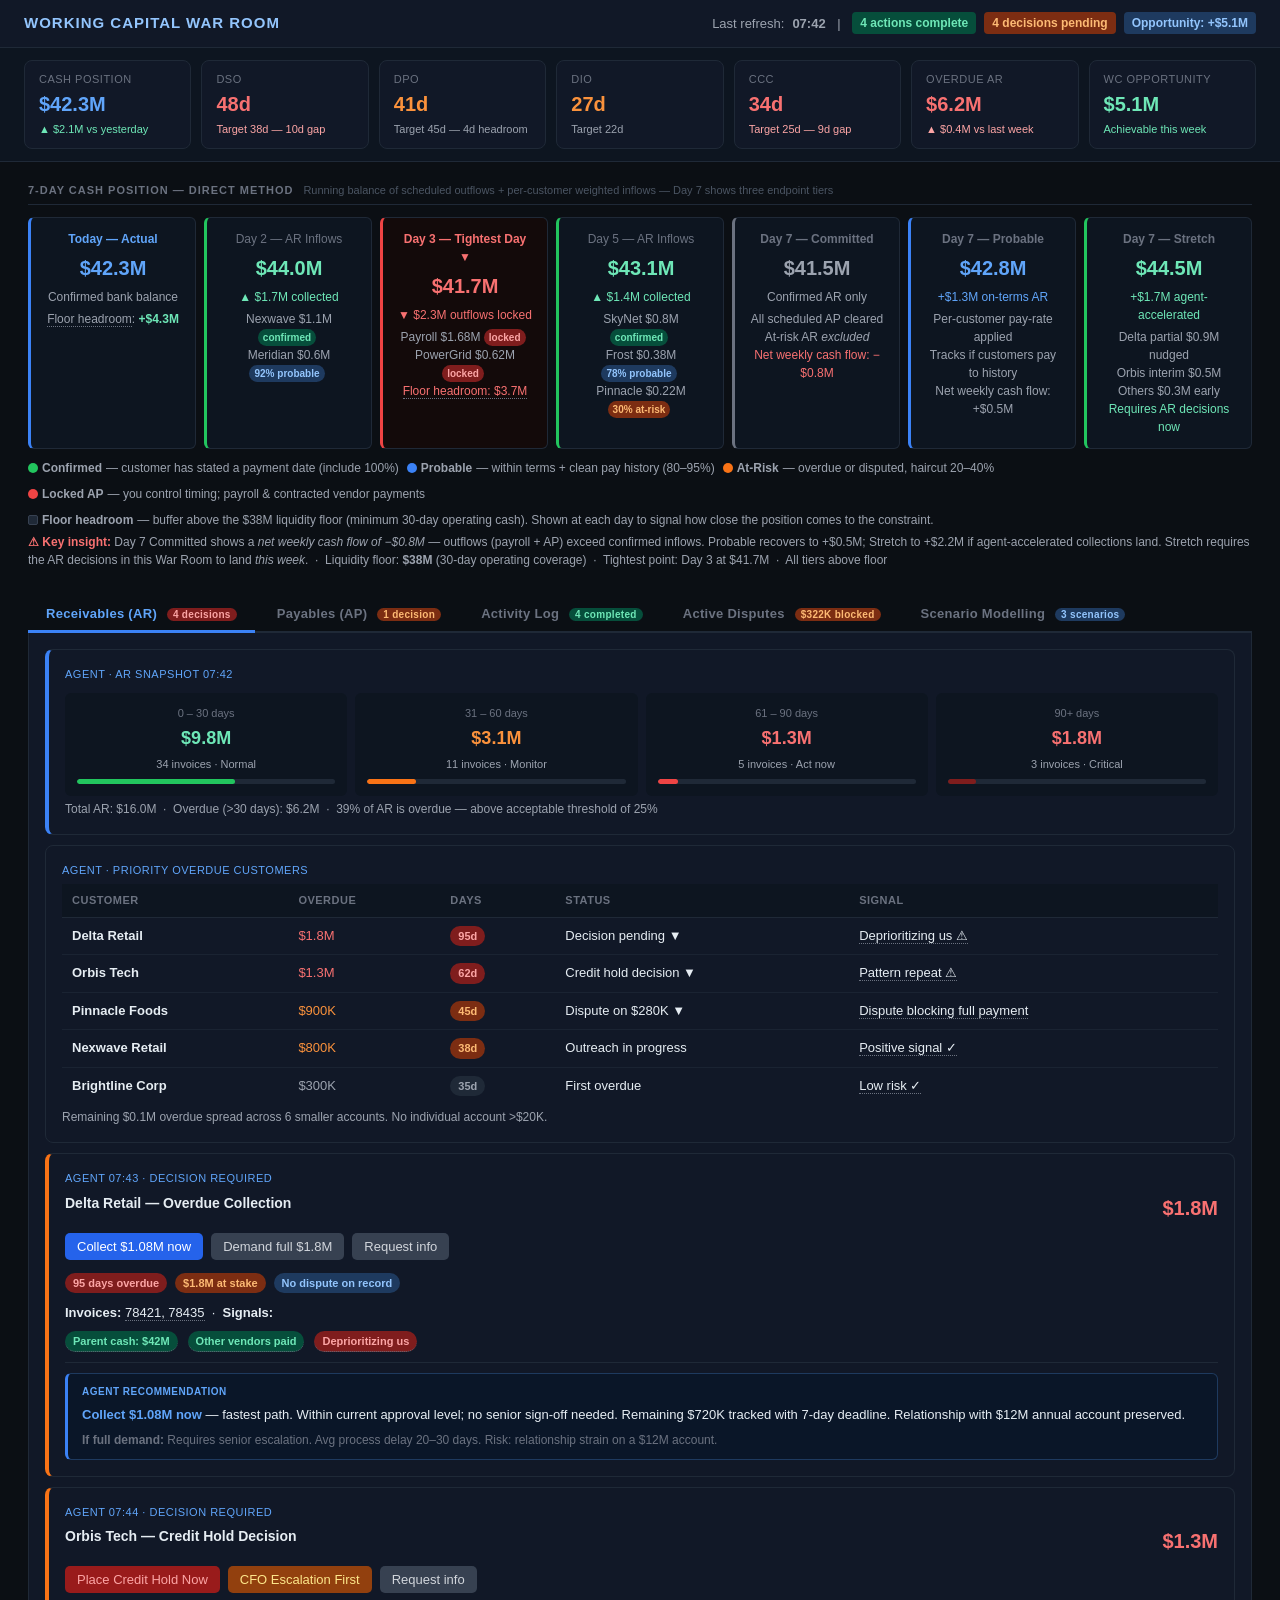
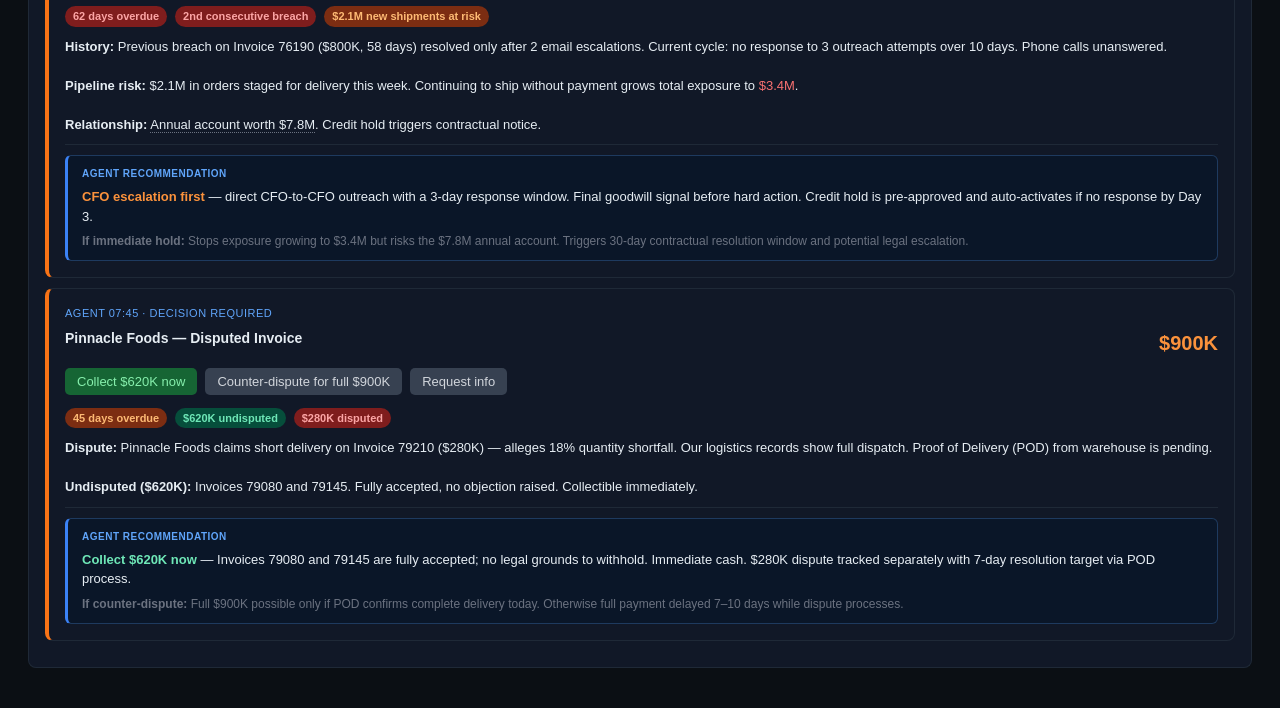
==== commit a560b0e0: "Clean up FYI blocks, add trace links in Activity Log, dispute action buttons, fix Customer/Vendor na" ====
--- a/docs/index.html
+++ b/docs/index.html
@@ -268,35 +268,35 @@
                         </thead>
                         <tbody>
                             <tr>
-                                <td><strong>customer Delta Retail</strong></td>
+                                <td><strong>Delta Retail</strong></td>
                                 <td class="text-red">$1.8M</td>
                                 <td><span class="tag tag-red">95d</span></td>
                                 <td>Decision pending &#9660;</td>
                                 <td><span data-tooltip="Treasury filing: parent cash $42M. Six other vendors paid in last 5 days. Our payment deprioritized.">Deprioritizing us &#9888;</span></td>
                             </tr>
                             <tr>
-                                <td><strong>customer Orbis Tech</strong></td>
+                                <td><strong>Orbis Tech</strong></td>
                                 <td class="text-red">$1.3M</td>
                                 <td><span class="tag tag-red">62d</span></td>
                                 <td>Credit hold decision &#9660;</td>
                                 <td><span data-tooltip="2nd consecutive breach. No response to 3 outreach attempts over 10 days. Phone calls unanswered.">Pattern repeat &#9888;</span></td>
                             </tr>
                             <tr>
-                                <td><strong>customer Pinnacle Foods</strong></td>
+                                <td><strong>Pinnacle Foods</strong></td>
                                 <td class="text-orange">$900K</td>
                                 <td><span class="tag tag-orange">45d</span></td>
                                 <td>Dispute on $280K &#9660;</td>
                                 <td><span data-tooltip="$620K fully accepted on Invoices 79080, 79145. $280K disputed: short delivery claim on Invoice 79210.">Dispute blocking full payment</span></td>
                             </tr>
                             <tr>
-                                <td><strong>customer Nexwave Retail</strong></td>
+                                <td><strong>Nexwave Retail</strong></td>
                                 <td class="text-orange">$800K</td>
                                 <td><span class="tag tag-orange">38d</span></td>
                                 <td>Outreach in progress</td>
                                 <td><span data-tooltip="Responded to email. Committed to payment by Day 5.">Positive signal &#10003;</span></td>
                             </tr>
                             <tr>
-                                <td><strong>customer Brightline Corp</strong></td>
+                                <td><strong>Brightline Corp</strong></td>
                                 <td class="text-gray">$300K</td>
                                 <td><span class="tag tag-gray">35d</span></td>
                                 <td>First overdue</td>
@@ -307,146 +307,116 @@
                     <div class="small mt-8">Remaining $0.1M overdue spread across 6 smaller accounts. No individual account &gt;$20K.</div>
                 </div>
 
-                <!-- DECISION 1 — customer Delta Retail -->
+                <!-- DECISION 1 — Delta Retail -->
                 <div class="card decision" id="decision-delta-retail" style="margin-bottom:10px;">
                     <div class="agent-label">Agent 07:43 &middot; DECISION REQUIRED</div>
                     <div class="card-header">
-                        <div>
-                            <div class="card-title">customer Delta Retail &mdash; Overdue Collection</div>
-                            <div class="mt-8">
-                                <span class="tag tag-red">95 days overdue</span>
-                                <span class="tag tag-orange">$1.8M at stake</span>
-                                <span class="tag tag-blue">No dispute on record</span>
-                            </div>
-                        </div>
+                        <div class="card-title">Delta Retail &mdash; Overdue Collection</div>
                         <div class="card-amount text-red">$1.8M</div>
                     </div>
-                    <div style="font-size:13px;margin:8px 0;">
+                    <div class="btn-group" style="margin-top:8px;margin-bottom:12px;">
+                        <button class="btn-primary" onclick="decide('delta-retail','partial')">Collect $1.08M now</button>
+                        <button class="btn-secondary" onclick="decide('delta-retail','full')">Demand full $1.8M</button>
+                        <button class="btn-secondary" onclick="showQueryInput('delta-retail')">Request info</button>
+                    </div>
+                    <div>
+                        <span class="tag tag-red">95 days overdue</span>
+                        <span class="tag tag-orange">$1.8M at stake</span>
+                        <span class="tag tag-blue">No dispute on record</span>
+                    </div>
+                    <div style="font-size:13px;margin:10px 0 8px;">
                         <strong>Invoices:</strong>
                         <span data-tooltip="Invoice 78421: $950K — due 72 days ago&#10;Invoice 78435: $850K — due 95 days ago">78421, 78435</span>
                         &nbsp;&middot;&nbsp;
                         <strong>Signals:</strong>
                         <span class="signals">
                             <span class="tag tag-green" data-tooltip="Source: Treasury filing accessed 06:00 today. Parent entity holds $42M cash.">Parent cash: $42M</span>
-                            <span class="tag tag-green" data-tooltip="Network payment data: 6 other vendors paid within last 5 days by customer Delta Retail.">Other vendors paid</span>
+                            <span class="tag tag-green" data-tooltip="Network payment data: 6 other vendors paid within last 5 days by Delta Retail.">Other vendors paid</span>
                             <span class="tag tag-red" data-tooltip="Payment ranked low in their AP priority queue. No internal dispute registered on their side.">Deprioritizing us</span>
                         </span>
                     </div>
                     <hr class="divider">
-                    <div style="font-size:13px;margin-bottom:8px;">
-                        <span data-tooltip="Historical: amounts at this threshold cleared in 3–5 days. Within current approval level. No senior sign-off needed."><strong class="text-blue">Option A &mdash; Collect $1.08M now</strong></span><br>
-                        <span class="small">Faster. Sits within current approval level. Remaining $720K tracked separately with 7-day deadline. Relationship preserved.</span>
-                    </div>
-                    <div style="font-size:13px;margin-bottom:10px;">
-                        <span data-tooltip="Requires senior approval. Average process delay: 20–30 days. Risk: relationship strain on a $12M annual account."><strong class="text-orange">Option B &mdash; Demand full $1.8M</strong></span><br>
-                        <span class="small">Higher value but slower. Escalation required. customer Delta Retail is a $12M annual account — relationship impact is real.</span>
-                    </div>
-                    <div class="btn-group">
-                        <button class="btn-primary" onclick="decide('delta-retail','partial')">Collect $1.08M now</button>
-                        <button class="btn-secondary" onclick="decide('delta-retail','full')">Demand full $1.8M</button>
-                        <button class="btn-secondary" onclick="showQueryInput('delta-retail')">Request info</button>
+                    <div class="agent-rec">
+                        <div class="agent-rec-label">Agent recommendation</div>
+                        <div style="margin-bottom:6px;"><strong class="text-blue">Collect $1.08M now</strong> &mdash; fastest path. Within current approval level; no senior sign-off needed. Remaining $720K tracked with 7-day deadline. Relationship with $12M annual account preserved.</div>
+                        <div style="font-size:12px;color:#6b7280;"><strong>If full demand:</strong> Requires senior escalation. Avg process delay 20&ndash;30 days. Risk: relationship strain on a $12M account.</div>
                     </div>
                     <div id="query-delta-retail" class="input-row hidden">
-                        <input id="query-input-delta-retail" placeholder="Tag someone — e.g. @RaviKumar check payment priority status at customer Delta Retail"/>
+                        <input id="query-input-delta-retail" placeholder="Tag someone — e.g. @RaviKumar check payment priority status at Delta Retail"/>
                         <button class="btn-secondary" onclick="sendQuery('delta-retail')">Send</button>
                     </div>
                     <div id="response-delta-retail"></div>
                 </div>
 
-                <!-- DECISION 2 — customer Orbis Tech Credit Hold -->
+                <!-- DECISION 2 — Orbis Tech Credit Hold -->
                 <div class="card decision" id="decision-orbis-tech" style="margin-bottom:10px;">
                     <div class="agent-label">Agent 07:44 &middot; DECISION REQUIRED</div>
                     <div class="card-header">
-                        <div>
-                            <div class="card-title">customer Orbis Tech &mdash; Credit Hold Decision</div>
-                            <div class="mt-8">
-                                <span class="tag tag-red">62 days overdue</span>
-                                <span class="tag tag-red">2nd consecutive breach</span>
-                                <span class="tag tag-orange">$2.1M new shipments at risk</span>
-                            </div>
-                        </div>
+                        <div class="card-title">Orbis Tech &mdash; Credit Hold Decision</div>
                         <div class="card-amount text-red">$1.3M</div>
                     </div>
-                    <div style="font-size:13px;margin:8px 0;">
-                        <strong>History:</strong> Previous breach on Invoice 76190 ($800K, 58 days) resolved only after 2 email escalations.
-                        Current cycle: no response to 3 outreach attempts over 10 days. Phone calls unanswered.<br><br>
-                        <strong>Pipeline risk:</strong> $2.1M in orders are staged for delivery this week. If we continue shipping without payment, total exposure grows to <span class="text-red">$3.4M</span>.<br><br>
-                        <strong>Relationship:</strong> <span data-tooltip="customer Orbis Tech: $7.8M annual revenue. Losing this account = ~6% of total revenue. Contractual notice period: 30 days before legal.">Annual account worth $7.8M</span>. Credit hold triggers contractual notice.
-                    </div>
-                    <hr class="divider">
-                    <div style="font-size:13px;margin-bottom:8px;">
-                        <span data-tooltip="Stops new shipments immediately. Triggers 30-day contractual resolution window. Legal escalation if no response."><strong class="text-red">Option A &mdash; Place on credit hold immediately</strong></span><br>
-                        <span class="small">Stops exposure growing to $3.4M. Hard signal to customer. Risks $7.8M annual account if relationship breaks.</span>
-                    </div>
-                    <div style="font-size:13px;margin-bottom:10px;">
-                        <span data-tooltip="Direct CFO-to-CFO contact. 3-day window. Credit hold pre-approved and activated if no response."><strong class="text-orange">Option B &mdash; CFO escalation first (3-day window, then hold)</strong></span><br>
-                        <span class="small">One final escalation before credit hold. Maintains goodwill signal. May unlock payment without damaging relationship.</span>
-                    </div>
-                    <div class="btn-group">
+                    <div class="btn-group" style="margin-top:8px;margin-bottom:12px;">
                         <button class="btn-danger" onclick="decide('orbis-tech','hold')">Place Credit Hold Now</button>
                         <button class="btn-warning" onclick="decide('orbis-tech','escalate')">CFO Escalation First</button>
                         <button class="btn-secondary" onclick="showQueryInput('orbis-tech')">Request info</button>
                     </div>
+                    <div>
+                        <span class="tag tag-red">62 days overdue</span>
+                        <span class="tag tag-red">2nd consecutive breach</span>
+                        <span class="tag tag-orange">$2.1M new shipments at risk</span>
+                    </div>
+                    <div style="font-size:13px;margin:10px 0 8px;">
+                        <strong>History:</strong> Previous breach on Invoice 76190 ($800K, 58 days) resolved only after 2 email escalations. Current cycle: no response to 3 outreach attempts over 10 days. Phone calls unanswered.<br><br>
+                        <strong>Pipeline risk:</strong> $2.1M in orders staged for delivery this week. Continuing to ship without payment grows total exposure to <span class="text-red">$3.4M</span>.<br><br>
+                        <strong>Relationship:</strong> <span data-tooltip="Orbis Tech: $7.8M annual revenue. Losing this account = ~6% of total revenue. Contractual notice period: 30 days before legal.">Annual account worth $7.8M</span>. Credit hold triggers contractual notice.
+                    </div>
+                    <hr class="divider">
+                    <div class="agent-rec">
+                        <div class="agent-rec-label">Agent recommendation</div>
+                        <div style="margin-bottom:6px;"><strong class="text-orange">CFO escalation first</strong> &mdash; direct CFO-to-CFO outreach with a 3-day response window. Final goodwill signal before hard action. Credit hold is pre-approved and auto-activates if no response by Day 3.</div>
+                        <div style="font-size:12px;color:#6b7280;"><strong>If immediate hold:</strong> Stops exposure growing to $3.4M but risks the $7.8M annual account. Triggers 30-day contractual resolution window and potential legal escalation.</div>
+                    </div>
                     <div id="query-orbis-tech" class="input-row hidden">
-                        <input id="query-input-orbis-tech" placeholder="Tag someone — e.g. @SarahAndrews latest from customer Orbis Tech relationship manager?"/>
+                        <input id="query-input-orbis-tech" placeholder="Tag someone — e.g. @SarahAndrews latest from Orbis Tech relationship manager?"/>
                         <button class="btn-secondary" onclick="sendQuery('orbis-tech')">Send</button>
                     </div>
                     <div id="response-orbis-tech"></div>
                 </div>
 
-                <!-- DECISION 3 — customer Pinnacle Foods Dispute -->
+                <!-- DECISION 3 — Pinnacle Foods Dispute -->
                 <div class="card decision" id="decision-pinnacle-foods" style="margin-bottom:10px;">
                     <div class="agent-label">Agent 07:45 &middot; DECISION REQUIRED</div>
                     <div class="card-header">
-                        <div>
-                            <div class="card-title">customer Pinnacle Foods &mdash; Disputed Invoice</div>
-                            <div class="mt-8">
-                                <span class="tag tag-orange">45 days overdue</span>
-                                <span class="tag tag-green">$620K undisputed</span>
-                                <span class="tag tag-red">$280K disputed</span>
-                            </div>
-                        </div>
+                        <div class="card-title">Pinnacle Foods &mdash; Disputed Invoice</div>
                         <div class="card-amount text-orange">$900K</div>
                     </div>
-                    <div style="font-size:13px;margin:8px 0;">
-                        <strong>Dispute:</strong> customer Pinnacle Foods claims short delivery on Invoice 79210 ($280K). They allege 18% quantity shortfall.
-                        Our logistics records show full dispatch. Proof of Delivery (POD) confirmation from warehouse is pending.<br><br>
-                        <strong>Undisputed ($620K):</strong> Invoices 79080 and 79145. Fully accepted, no objection raised by customer. Collectible immediately.
-                    </div>
-                    <hr class="divider">
-                    <div style="font-size:13px;margin-bottom:8px;">
-                        <span data-tooltip="Collect $620K now on Invoices 79080 and 79145. Handle $280K dispute separately via POD process. Cooperative approach."><strong class="text-green">Option A &mdash; Collect undisputed $620K now, resolve $280K separately</strong></span><br>
-                        <span class="small">Faster cash. Cooperative. Maintains goodwill with customer Pinnacle Foods while dispute resolves. $280K tracked with 7-day target.</span>
-                    </div>
-                    <div style="font-size:13px;margin-bottom:10px;">
-                        <span data-tooltip="Reject the dispute and demand full $900K with POD evidence. Strong position if delivery records confirm full shipment. Delay risk: 7–10 days."><strong class="text-orange">Option B &mdash; Counter-dispute, demand full $900K with POD evidence</strong></span><br>
-                        <span class="small">Full recovery if POD confirms complete delivery. Risk: full payment delayed a further 7–10 days while dispute processes.</span>
-                    </div>
-                    <div class="btn-group">
+                    <div class="btn-group" style="margin-top:8px;margin-bottom:12px;">
                         <button class="btn-success" onclick="decide('pinnacle-foods','split')">Collect $620K now</button>
                         <button class="btn-secondary" onclick="decide('pinnacle-foods','full')">Counter-dispute for full $900K</button>
                         <button class="btn-secondary" onclick="showQueryInput('pinnacle-foods')">Request info</button>
                     </div>
+                    <div>
+                        <span class="tag tag-orange">45 days overdue</span>
+                        <span class="tag tag-green">$620K undisputed</span>
+                        <span class="tag tag-red">$280K disputed</span>
+                    </div>
+                    <div style="font-size:13px;margin:10px 0 8px;">
+                        <strong>Dispute:</strong> Pinnacle Foods claims short delivery on Invoice 79210 ($280K) &mdash; alleges 18% quantity shortfall. Our logistics records show full dispatch. Proof of Delivery (POD) from warehouse is pending.<br><br>
+                        <strong>Undisputed ($620K):</strong> Invoices 79080 and 79145. Fully accepted, no objection raised. Collectible immediately.
+                    </div>
+                    <hr class="divider">
+                    <div class="agent-rec">
+                        <div class="agent-rec-label">Agent recommendation</div>
+                        <div style="margin-bottom:6px;"><strong class="text-green">Collect $620K now</strong> &mdash; Invoices 79080 and 79145 are fully accepted; no legal grounds to withhold. Immediate cash. $280K dispute tracked separately with 7-day resolution target via POD process.</div>
+                        <div style="font-size:12px;color:#6b7280;"><strong>If counter-dispute:</strong> Full $900K possible only if POD confirms complete delivery today. Otherwise full payment delayed 7&ndash;10 days while dispute processes.</div>
+                    </div>
                     <div id="query-pinnacle-foods" class="input-row hidden">
-                        <input id="query-input-pinnacle-foods" placeholder="Tag someone — e.g. @DispatchTeam confirm POD for Invoice 79210 to customer Pinnacle Foods"/>
+                        <input id="query-input-pinnacle-foods" placeholder="Tag someone — e.g. @DispatchTeam confirm POD for Invoice 79210 to Pinnacle Foods"/>
                         <button class="btn-secondary" onclick="sendQuery('pinnacle-foods')">Send</button>
                     </div>
                     <div id="response-pinnacle-foods"></div>
                 </div>
 
-                <!-- Completed: Invoicing -->
-                <div class="card good" style="margin-bottom:10px;">
-                    <div class="agent-label">Agent 07:46 &middot; COMPLETED</div>
-                    <strong>Invoicing release:</strong> <span data-tooltip="7 invoices across 4 customers. All validated against contracts and confirmed deliveries.">$1.9M released</span> &mdash; collection cycle started.
-                    <div class="small">Customers: customer Nexwave Retail ($0.8M), customer Brightline Corp ($0.6M), customer Aldgate Partners ($0.3M), customer Westfield Brands ($0.2M)</div>
-                </div>
-
-                <!-- Completed: Receivables outreach -->
-                <div class="card good">
-                    <div class="agent-label">Agent 07:47 &middot; COMPLETED</div>
-                    <strong>Receivables outreach:</strong> <span data-tooltip="Behaviour-model segmentation: payment likelihood, historical pattern, preferred contact channel.">$1.4M targeted this week</span> &mdash; outreach aligned to customer payment patterns.
-                    <div class="small">customer Nexwave Retail confirmed Day 5 payment. customer Brightline Corp acknowledged. Reminders sent to 6 additional accounts.</div>
-                </div>
 
             </div><!-- /tab-ar -->
 
@@ -468,35 +438,35 @@
                         </thead>
                         <tbody>
                             <tr>
-                                <td><strong>vendor Summit Chemicals</strong></td>
+                                <td><strong>Summit Chemicals</strong></td>
                                 <td>$1.9M</td>
                                 <td>Day 32</td>
                                 <td><span data-tooltip="Pay within 10 days: 1.5% discount = $28.5K saving. Annualised return: ~27%.">1.5/10 net 45 &#9889;</span></td>
                                 <td><span class="tag tag-orange">Decision pending &#9660;</span></td>
                             </tr>
                             <tr>
-                                <td><strong>vendor Axis Packaging</strong></td>
+                                <td><strong>Axis Packaging</strong></td>
                                 <td>$1.1M</td>
                                 <td>Day 38 / limit Day 45</td>
                                 <td>Net 45</td>
                                 <td><span class="tag tag-green">Safely deferred to Day 45</span></td>
                             </tr>
                             <tr>
-                                <td><strong>vendor PowerGrid Supplies</strong></td>
+                                <td><strong>PowerGrid Supplies</strong></td>
                                 <td>$620K</td>
                                 <td>Day 3 &mdash; critical</td>
                                 <td>Net 30</td>
                                 <td><span class="tag tag-red">Must pay &mdash; production risk</span></td>
                             </tr>
                             <tr>
-                                <td><strong>vendor Core Logistics</strong></td>
+                                <td><strong>Core Logistics</strong></td>
                                 <td>$850K</td>
                                 <td>Day 12</td>
                                 <td>Dispute hold</td>
                                 <td><span class="tag tag-yellow">Overcharge $42K &mdash; on hold</span></td>
                             </tr>
                             <tr>
-                                <td><strong>vendor Meridian Raw</strong></td>
+                                <td><strong>Meridian Raw</strong></td>
                                 <td>$470K</td>
                                 <td>Day 20</td>
                                 <td>Net 30</td>
@@ -504,69 +474,39 @@
                             </tr>
                         </tbody>
                     </table>
-                    <div class="small mt-8">Total AP outstanding: $4.94M &nbsp;&middot;&nbsp; Cash conserved via safe AP deferral: $1.1M &nbsp;&middot;&nbsp; Cash at risk of overpayment: $42K (vendor Core Logistics)</div>
-                </div>
-
-                <!-- DECISION 4 — vendor Summit Chemicals Early Pay Discount -->
+                    <div class="small mt-8">Total AP outstanding: $4.94M &nbsp;&middot;&nbsp; Cash conserved via safe AP deferral: $1.1M &nbsp;&middot;&nbsp; Cash at risk of overpayment: $42K (Core Logistics)</div>
+                </div>
+
+                <!-- DECISION 4 — Summit Chemicals Early Pay Discount -->
                 <div class="card decision" id="decision-summit-discount" style="margin-bottom:10px;">
                     <div class="agent-label">Agent 07:48 &middot; DECISION REQUIRED</div>
                     <div class="card-header">
-                        <div>
-                            <div class="card-title">vendor Summit Chemicals &mdash; Early Payment Discount</div>
-                            <div class="mt-8">
-                                <span class="tag tag-green">Save $28.5K</span>
-                                <span class="tag tag-blue">5-day window</span>
-                                <span class="tag tag-gray">Cash outflow: $1.9M early</span>
-                            </div>
-                        </div>
+                        <div class="card-title">Summit Chemicals &mdash; Early Payment Discount</div>
                         <div class="card-amount text-green">$28.5K</div>
                     </div>
-                    <div style="font-size:13px;margin:8px 0;">
-                        <strong>Offer:</strong> vendor Summit Chemicals offers <span data-tooltip="Standard early payment incentive. Pay $1.872M in 10 days instead of $1.9M in 32 days. Saving: $28.5K.">1.5% discount</span> if full invoice cleared within 10 days (5 days remaining in window).<br><br>
+                    <div class="btn-group" style="margin-top:8px;margin-bottom:12px;">
+                        <button class="btn-success" onclick="decide('summit-discount','capture')">Capture $28.5K Discount</button>
+                        <button class="btn-secondary" onclick="decide('summit-discount','pass')">Pass this cycle</button>
+                    </div>
+                    <div>
+                        <span class="tag tag-green">Save $28.5K</span>
+                        <span class="tag tag-blue">5-day window</span>
+                        <span class="tag tag-gray">Cash outflow: $1.9M early</span>
+                    </div>
+                    <div style="font-size:13px;margin:10px 0 8px;">
+                        <strong>Offer:</strong> Summit Chemicals offers <span data-tooltip="Standard early payment incentive. Pay $1.872M in 10 days instead of $1.9M in 32 days. Saving: $28.5K.">1.5% discount</span> if full invoice cleared within 10 days (5 days remaining in window).<br><br>
                         <strong>Cash check:</strong> Current position $42.3M. Paying $1.9M early leaves $40.4M &mdash; <span class="text-green">no liquidity risk.</span><br>
                         <strong>Annualised return on discount:</strong> <span class="text-green">~27% &mdash; highly attractive vs. cost of borrowing.</span>
                     </div>
                     <hr class="divider">
-                    <div style="font-size:13px;margin-bottom:8px;">
-                        <span data-tooltip="Pay $1.872M within 5 days. Lock in $28.5K saving. Cash runway comfortable. Builds vendor relationship."><strong class="text-green">Option A &mdash; Capture discount, pay vendor Summit Chemicals $1.872M by Day 5</strong></span><br>
-                        <span class="small">Effective annualised return ~27%. Strengthens early-pay relationship with vendor Summit Chemicals for future cycles.</span>
-                    </div>
-                    <div style="font-size:13px;margin-bottom:10px;">
-                        <span data-tooltip="Pay full $1.9M on Day 32. Preserve cash for 22 more days."><strong class="text-orange">Option B &mdash; Pass this cycle, standard payment on Day 32</strong></span><br>
-                        <span class="small">Preserves $1.9M for 22 additional days. Request vendor Summit Chemicals extend same offer on next invoice cycle.</span>
-                    </div>
-                    <div class="btn-group">
-                        <button class="btn-success" onclick="decide('summit-discount','capture')">Capture $28.5K Discount</button>
-                        <button class="btn-secondary" onclick="decide('summit-discount','pass')">Pass this cycle</button>
+                    <div class="agent-rec">
+                        <div class="agent-rec-label">Agent recommendation</div>
+                        <div style="margin-bottom:6px;"><strong class="text-green">Capture the discount</strong> &mdash; pay $1.872M by Day 5. Annualised return ~27%, well above cost of borrowing. Cash stays at $40.4M, above liquidity floor. Builds early-pay track record with Summit Chemicals for future cycles.</div>
+                        <div style="font-size:12px;color:#6b7280;"><strong>If passing:</strong> Pay full $1.9M on Day 32. Preserves cash for 22 more days but forgoes the $28.5K saving. Can request same offer on next invoice cycle.</div>
                     </div>
                     <div id="response-summit-discount"></div>
                 </div>
 
-                <!-- Completed: Safe AP deferral -->
-                <div class="card good" style="margin-bottom:10px;">
-                    <div class="agent-label">Agent 07:49 &middot; COMPLETED</div>
-                    <strong>Safe AP deferral:</strong> <span data-tooltip="AP ledger: vendor Axis Packaging. Due Day 38 of 45-day terms. Deferred to Day 45. No penalty clause triggered. Supply chain confirmed unaffected.">$1.1M deferred to Day 45 for vendor Axis Packaging</span> &mdash; no supply impact and no penalty.
-                </div>
-
-                <!-- Risk: vendor PowerGrid must pay -->
-                <div class="card risk" style="margin-bottom:10px;">
-                    <div class="agent-label">Agent 07:50 &middot; CRITICAL &mdash; PAYMENT LOCKED</div>
-                    <strong>vendor PowerGrid Supplies &mdash; $620K must be paid by Day 3</strong><br>
-                    <span data-tooltip="Production Line 3 depends entirely on vendor PowerGrid Supplies components. Any delay = 4–6 day line stoppage. Estimated revenue impact: $1.8M.">
-                        Delay risk: Line 3 stoppage &mdash; <span class="text-red">$1.8M revenue impact</span>. Payment <strong>locked in</strong> for Day 3.
-                    </span>
-                    <div class="small">Treasury confirmed funds reserved. No CFO action needed.</div>
-                </div>
-
-                <!-- Warning: vendor Core Logistics overcharge -->
-                <div class="card warning">
-                    <div class="agent-label">Agent 07:51 &middot; DISPUTE IN PROGRESS</div>
-                    <strong>vendor Core Logistics &mdash; Invoice overcharge $42K</strong><br>
-                    <span data-tooltip="PO value: $808K. Invoice received: $850K. Discrepancy: $42K. No authorised change order on file.">
-                        $850K invoice holds a <span class="text-orange">$42K overcharge vs. PO $808K</span>. Payment held pending corrected invoice from vendor Core Logistics.
-                    </span>
-                    <div class="small">AP team following up directly. Revised invoice expected by Day 5. No supply risk within 12-day payment window.</div>
-                </div>
 
             </div><!-- /tab-ap -->
 
@@ -589,7 +529,7 @@
                         </thead>
                         <tbody>
                             <tr>
-                                <td><strong>customer Pinnacle Foods</strong></td>
+                                <td><strong>Pinnacle Foods</strong></td>
                                 <td><span class="tag tag-green">AR</span></td>
                                 <td class="text-orange">$280K</td>
                                 <td>12 days</td>
@@ -598,7 +538,7 @@
                                 <td><span class="tag tag-orange">POD pending</span></td>
                             </tr>
                             <tr>
-                                <td><strong>vendor Core Logistics</strong></td>
+                                <td><strong>Core Logistics</strong></td>
                                 <td><span class="tag tag-red">AP</span></td>
                                 <td class="text-orange">$42K</td>
                                 <td>5 days</td>
@@ -609,19 +549,42 @@
                         </tbody>
                     </table>
                     <div class="small mt-8">
-                        2 active disputes &nbsp;&middot;&nbsp; Total cash blocked: $322K &nbsp;&middot;&nbsp; AR dispute (customer): $280K &nbsp;&middot;&nbsp; AP dispute (vendor): $42K &nbsp;&middot;&nbsp; Target resolution: 7 days
+                        2 active disputes &nbsp;&middot;&nbsp; Total cash blocked: $322K &nbsp;&middot;&nbsp; AR dispute: $280K &nbsp;&middot;&nbsp; AP dispute: $42K &nbsp;&middot;&nbsp; Target resolution: 7 days
                     </div>
                 </div>
 
                 <div class="card info">
                     <div class="agent-label">Agent &middot; Resolution Paths</div>
-                    <div style="font-size:13px;">
-                        <strong class="text-orange">customer Pinnacle Foods — $280K (Invoice 79210):</strong><br>
-                        POD request submitted to warehouse. Logistics dispatch records compiled. If delivery confirmed, counter-claim issued within 24h. If shortfall confirmed, credit note raised and $280K written off from AR. Decision on full collection vs. split locked to AR tab.
-                        <hr class="divider">
-                        <strong class="text-orange">vendor Core Logistics — $42K overcharge:</strong><br>
-                        AP team formally rejected the $850K invoice. Corrected invoice ($808K) expected from vendor Core Logistics by Day 5. If not received, payment released at PO value ($808K) with formal dispute letter. No supply disruption risk within 12-day payment window.
-                    </div>
+
+                    <!-- Pinnacle Foods -->
+                    <div style="font-size:13px;margin-bottom:10px;">
+                        <strong class="text-orange">Pinnacle Foods &mdash; $280K (Invoice 79210):</strong><br>
+                        Pinnacle Foods are claiming an 18% quantity shortfall on the March delivery. Our warehouse dispatch records show a full load of 840 units, so either the goods arrived short after leaving our dock, or their goods receipt count is off. The key document is the Proof of Delivery from the warehouse manager &mdash; once @DispatchTeam retrieves it, we can either formally counter the claim and push for the full $280K, or if a shortfall is confirmed, raise a credit note and close it. The undisputed $620K on Invoices 79080 and 79145 is free to collect right now regardless.
+                    </div>
+                    <div class="btn-group" style="margin-bottom:10px;">
+                        <button class="btn-primary" onclick="resolveDispute('pinnacle-pod')">Pull Warehouse POD</button>
+                        <button class="btn-success" onclick="resolveDispute('pinnacle-counterclaim')">Issue Counter-claim to Pinnacle Foods</button>
+                        <button class="btn-secondary" onclick="resolveDispute('pinnacle-creditnote')">Raise Credit Note for $280K</button>
+                    </div>
+                    <div id="dispute-response-pinnacle-pod"></div>
+                    <div id="dispute-response-pinnacle-counterclaim"></div>
+                    <div id="dispute-response-pinnacle-creditnote"></div>
+
+                    <hr class="divider">
+
+                    <!-- Core Logistics -->
+                    <div style="font-size:13px;margin-bottom:10px;">
+                        <strong class="text-orange">Core Logistics &mdash; $42K overcharge (Invoice vs. PO):</strong><br>
+                        Core Logistics sent an invoice for $850K against a purchase order we signed at $808K. That is a $42K gap with no approved change order behind it. We have formally rejected the invoice and are waiting for their corrected version by Day 5. If they do not come back by then, the right move is to release payment at the PO value of $808K and formally contest the balance &mdash; we have a full 12-day window before the payment is past due, so no supply chain risk in holding firm.
+                    </div>
+                    <div class="btn-group">
+                        <button class="btn-primary" onclick="resolveDispute('corelogistics-rejection')">Send Formal Rejection Notice</button>
+                        <button class="btn-secondary" onclick="resolveDispute('corelogistics-release')">Release Payment at PO Value ($808K)</button>
+                        <button class="btn-warning" onclick="resolveDispute('corelogistics-escalate')">Escalate to Procurement Head</button>
+                    </div>
+                    <div id="dispute-response-corelogistics-rejection"></div>
+                    <div id="dispute-response-corelogistics-release"></div>
+                    <div id="dispute-response-corelogistics-escalate"></div>
                 </div>
 
             </div><!-- /tab-disputes -->
@@ -630,19 +593,19 @@
             <div id="tab-activity" class="tab-panel">
                 <div class="card good">
                     <div class="agent-label">07:42 &mdash; Invoicing</div>
-                    $1.9M in validated invoices released across 4 customers. Collection cycle initiated. All validated against contracts and confirmed deliveries.
+                    <a href="#" class="trace-link" onclick="switchTab('ar', document.querySelectorAll('.tab-btn')[0]); return false;" data-tooltip="Raw invoices released:&#10;INV-78901 — Nexwave Retail, $800K (payment confirmed Day 5)&#10;INV-78912 — Brightline Corp, $600K&#10;INV-78923 — Aldgate Partners, $300K&#10;INV-78934 — Westfield Brands, $200K&#10;All matched to signed POs and confirmed delivery notes. Dispatch dates: 1–4 Apr 2026.">$1.9M</a> in validated invoices released across 4 customers. Collection cycle initiated. All validated against contracts and confirmed deliveries.
                 </div>
                 <div class="card good">
                     <div class="agent-label">07:43 &mdash; Receivables Outreach</div>
-                    $1.4M targeted this week. Behaviour-model outreach executed. customer Nexwave Retail confirmed Day 5 payment. 6 reminder sequences activated.
+                    <a href="#" class="trace-link" onclick="switchTab('ar', document.querySelectorAll('.tab-btn')[0]); return false;" data-tooltip="AR accounts in outreach pipeline:&#10;Nexwave Retail $800K — committed to pay by Day 5&#10;Brightline Corp $300K — acknowledged, no dispute&#10;6 smaller accounts $300K — automated 3-touch reminder sequence&#10;Segmented by: payment likelihood score, days since last contact, preferred contact channel.">$1.4M</a> targeted this week. Behaviour-model outreach executed. Nexwave Retail confirmed Day 5 payment. 6 reminder sequences activated.
                 </div>
                 <div class="card good">
                     <div class="agent-label">07:44 &mdash; AP Optimisation</div>
-                    vendor Axis Packaging $1.1M deferred safely to Day 45 within contract terms. No supply chain or penalty impact confirmed.
+                    Axis Packaging <a href="#" class="trace-link" onclick="switchTab('ap', document.querySelectorAll('.tab-btn')[1]); return false;" data-tooltip="AP ledger: Axis Packaging&#10;Invoice INV-8821 — $1,100,000&#10;Payment terms: Net 45&#10;Original payment date: Day 38&#10;Deferred to: Day 45 (last day within contract terms)&#10;PO reference: PO-7743&#10;No penalty clause triggered. Supply lead time confirmed at 3 days — safe to defer. Authorised within treasury self-approval level.">$1.1M</a> deferred safely to Day 45 within contract terms. No supply chain or penalty impact confirmed.
                 </div>
                 <div class="card good">
                     <div class="agent-label">07:45 &mdash; Critical AP Locked</div>
-                    vendor PowerGrid Supplies $620K scheduled for Day 3. Production Line 3 continuity confirmed. Revenue risk of $1.8M avoided.
+                    PowerGrid Supplies <a href="#" class="trace-link" onclick="switchTab('ap', document.querySelectorAll('.tab-btn')[1]); return false;" data-tooltip="AP ledger: PowerGrid Supplies&#10;Invoice INV-9103 — $620,000&#10;Payment terms: Net 30&#10;Due: Day 3 (cannot defer)&#10;PO reference: PO-7801&#10;Production Line 3 is 100% dependent on PowerGrid components. Any payment delay causes a 4–6 day line stoppage. Estimated revenue at risk: $1.8M. Treasury funds ring-fenced. No CFO action required.">$620K</a> scheduled for Day 3. Production Line 3 continuity confirmed. Revenue risk of $1.8M avoided.
                 </div>
             </div><!-- /tab-activity -->
 
@@ -655,13 +618,13 @@
                         <div class="scenario-card" id="scenario-card-bull">
                             <div class="scenario-label">Bull Case</div>
                             <div class="scenario-cash text-green">$50.4M</div>
-                            <div class="scenario-detail">All overdue AR collected. Early pay discount captured from vendor Summit Chemicals. DSO improves to 42 days. CCC drops to 28 days.</div>
+                            <div class="scenario-detail">All overdue AR collected. Early pay discount captured from Summit Chemicals. DSO improves to 42 days. CCC drops to 28 days.</div>
                             <button class="btn-success" style="margin-top:10px;width:100%;font-size:12px;" onclick="runScenario('bull')">Run Bull Simulation</button>
                         </div>
                         <div class="scenario-card" id="scenario-card-base">
                             <div class="scenario-label">Base Case</div>
                             <div class="scenario-cash text-blue">$47.3M</div>
-                            <div class="scenario-detail">customer Delta Retail partial collected. customer Nexwave Retail pays Day 5. vendor Axis Packaging deferred to Day 45. Standard AR outreach converts.</div>
+                            <div class="scenario-detail">Delta Retail partial collected. Nexwave Retail pays Day 5. Axis Packaging deferred to Day 45. Standard AR outreach converts.</div>
                             <button class="btn-primary" style="margin-top:10px;width:100%;font-size:12px;" onclick="runScenario('base')">Run Base Simulation</button>
                         </div>
                         <div class="scenario-card" id="scenario-card-bear">
--- a/docs/styles.css
+++ b/docs/styles.css
@@ -197,6 +197,37 @@
 }
 .input-row input:focus { outline: none; border-color: #3b82f6; }
 
+/* ── Activity Log trace links ────────────────────────────── */
+.trace-link {
+    color: #60a5fa;
+    font-weight: 600;
+    text-decoration: none;
+}
+.trace-link[data-tooltip] {
+    cursor: pointer;
+    border-bottom: 1px dotted #60a5fa;
+}
+.trace-link:hover { color: #93c5fd; }
+
+/* ── Agent recommendation block ─────────────────────────── */
+.agent-rec {
+    background: #0a1628;
+    border: 1px solid #1e3a5f;
+    border-left: 3px solid #3b82f6;
+    border-radius: 6px;
+    padding: 10px 14px;
+    font-size: 13px;
+    margin-top: 10px;
+}
+.agent-rec-label {
+    font-size: 10px;
+    color: #60a5fa;
+    text-transform: uppercase;
+    letter-spacing: 0.5px;
+    margin-bottom: 6px;
+    font-weight: 700;
+}
+
 /* ── Response card ───────────────────────────────────────── */
 .response-card {
     background: #0d2137;
@@ -339,20 +370,12 @@
     border: 1px solid #1f2937;
     border-top: none;
     border-radius: 0 0 8px 8px;
-    overflow: hidden;
     margin-bottom: 20px;
 }
 .tab-panel {
     display: none;
     padding: 16px;
-    max-height: calc(100vh - 260px);
-    overflow-y: auto;
-    scrollbar-width: thin;
-    scrollbar-color: #374151 transparent;
-}
-.tab-panel::-webkit-scrollbar { width: 5px; }
-.tab-panel::-webkit-scrollbar-track { background: transparent; }
-.tab-panel::-webkit-scrollbar-thumb { background: #374151; border-radius: 3px; }
+}
 .tab-panel.active {
     display: block;
 }
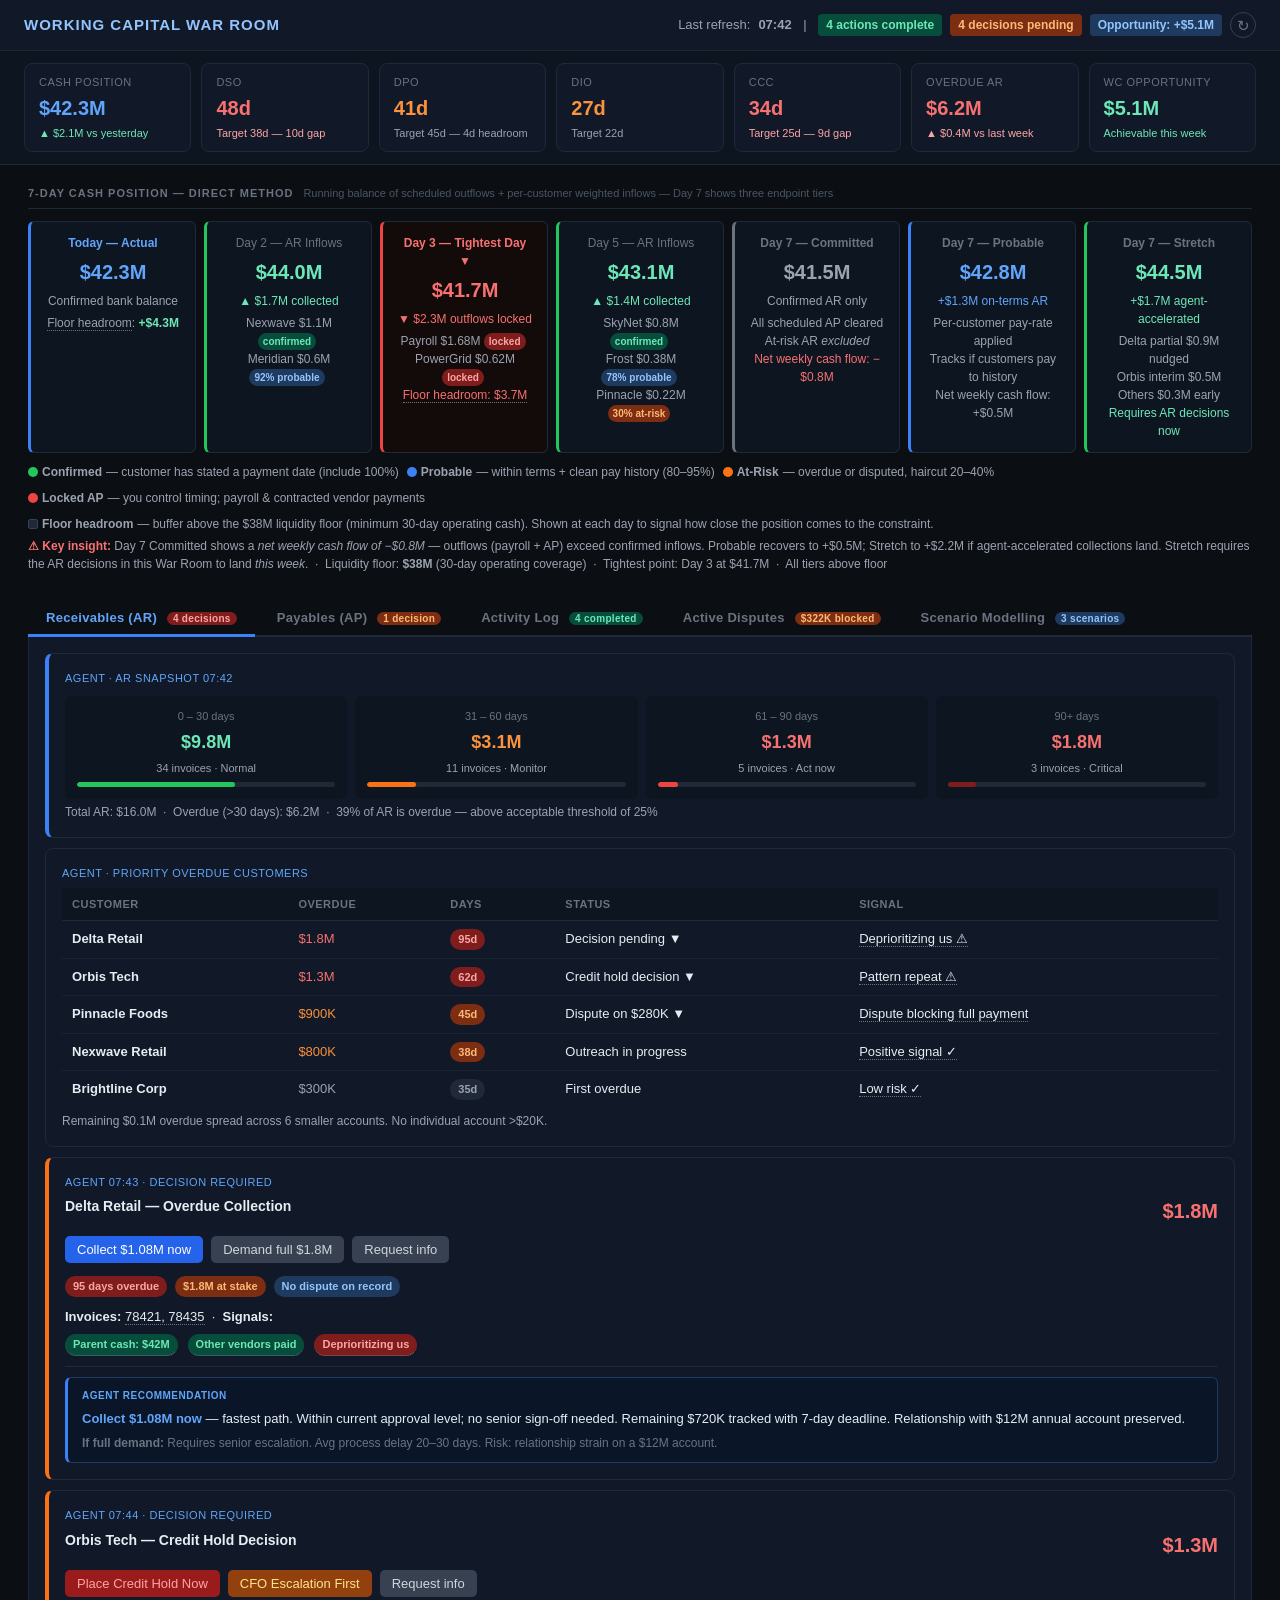
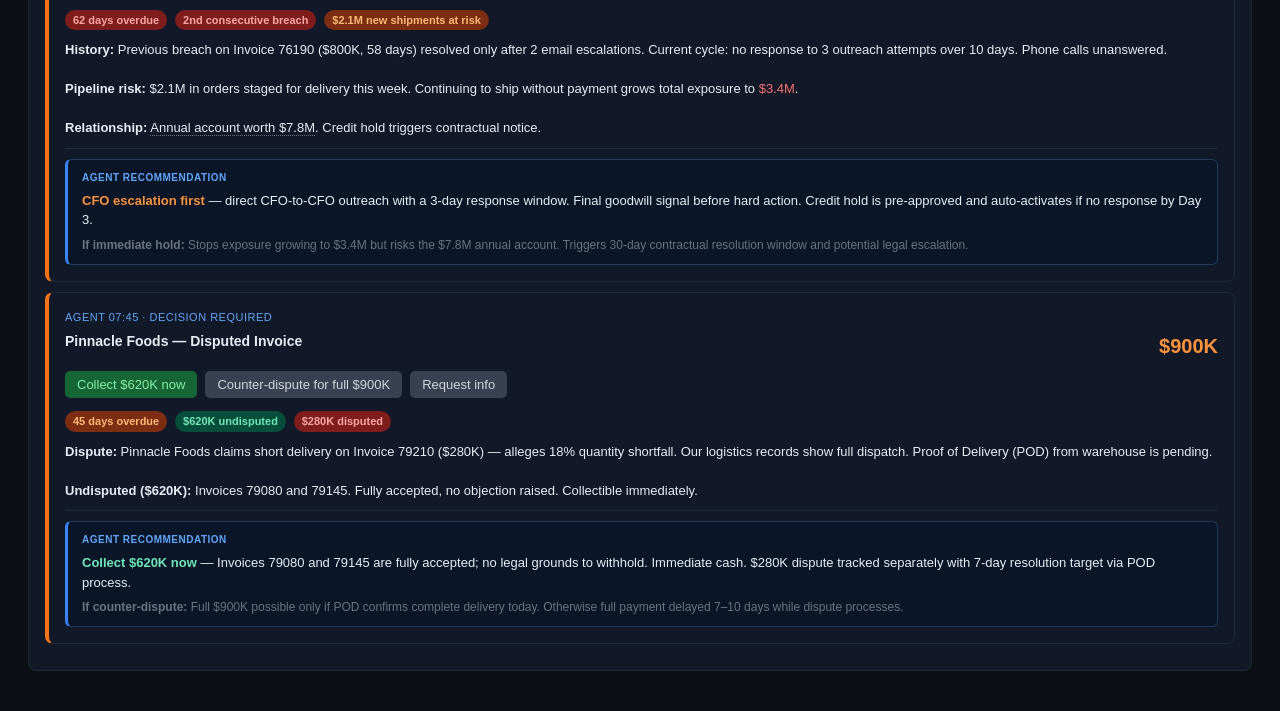
==== commit 1a96cc32: "SAP accuracy fixes + workflow status chips + global refresh button" ====
--- a/docs/index.html
+++ b/docs/index.html
@@ -14,10 +14,11 @@
 <div class="header">
     <div class="header-title">WORKING CAPITAL WAR ROOM</div>
     <div class="header-meta">
-        Last refresh: <strong>07:42</strong> &nbsp;|&nbsp;
+        Last refresh: <strong id="last-refresh-time">07:42</strong> &nbsp;|&nbsp;
         <span class="badge badge-green">4 actions complete</span>
         <span class="badge badge-orange">4 decisions pending</span>
         <span class="badge badge-blue">Opportunity: +$5.1M</span>
+        <button class="refresh-btn" onclick="refreshWorkflowStatuses()" title="Refresh workflow statuses">&#x21BB;</button>
     </div>
 </div>
 
--- a/docs/styles.css
+++ b/docs/styles.css
@@ -209,6 +209,61 @@
 }
 .trace-link:hover { color: #93c5fd; }
 
+/* ── Workflow status chips ───────────────────────────────── */
+.wf-status {
+    display: inline-block;
+    padding: 1px 7px;
+    border-radius: 10px;
+    font-size: 11px;
+    font-weight: 700;
+    letter-spacing: 0.3px;
+    text-transform: uppercase;
+    vertical-align: middle;
+}
+.wf-pending  { background: #7c2d12; color: #fdba74; }
+.wf-staged   { background: #1e3a5f; color: #93c5fd; }
+.wf-active   { background: #064e3b; color: #6ee7b7; }
+.wf-dormant  { background: #1f2937; color: #9ca3af; }
+.wf-blocked  { background: #7f1d1d; color: #fca5a5; }
+
+/* ── Workflow sync note ──────────────────────────────────── */
+.wf-sync-note {
+    margin-top: 12px;
+    padding-top: 8px;
+    border-top: 1px solid #1f2937;
+    font-size: 11px;
+    color: #4b5563;
+}
+
+/* ── Global refresh button ───────────────────────────────── */
+.refresh-btn {
+    background: none;
+    border: 1px solid #374151;
+    border-radius: 50%;
+    width: 26px;
+    height: 26px;
+    padding: 0;
+    display: inline-flex;
+    align-items: center;
+    justify-content: center;
+    font-size: 15px;
+    color: #6b7280;
+    cursor: pointer;
+    transition: color 0.15s, border-color 0.15s;
+    line-height: 1;
+    flex-shrink: 0;
+}
+.refresh-btn:hover { color: #93c5fd; border-color: #60a5fa; background: none; }
+.refresh-btn.spinning {
+    animation: btn-spin 0.8s linear infinite;
+    color: #60a5fa;
+    border-color: #60a5fa;
+}
+@keyframes btn-spin {
+    from { transform: rotate(0deg); }
+    to   { transform: rotate(360deg); }
+}
+
 /* ── Agent recommendation block ─────────────────────────── */
 .agent-rec {
     background: #0a1628;
